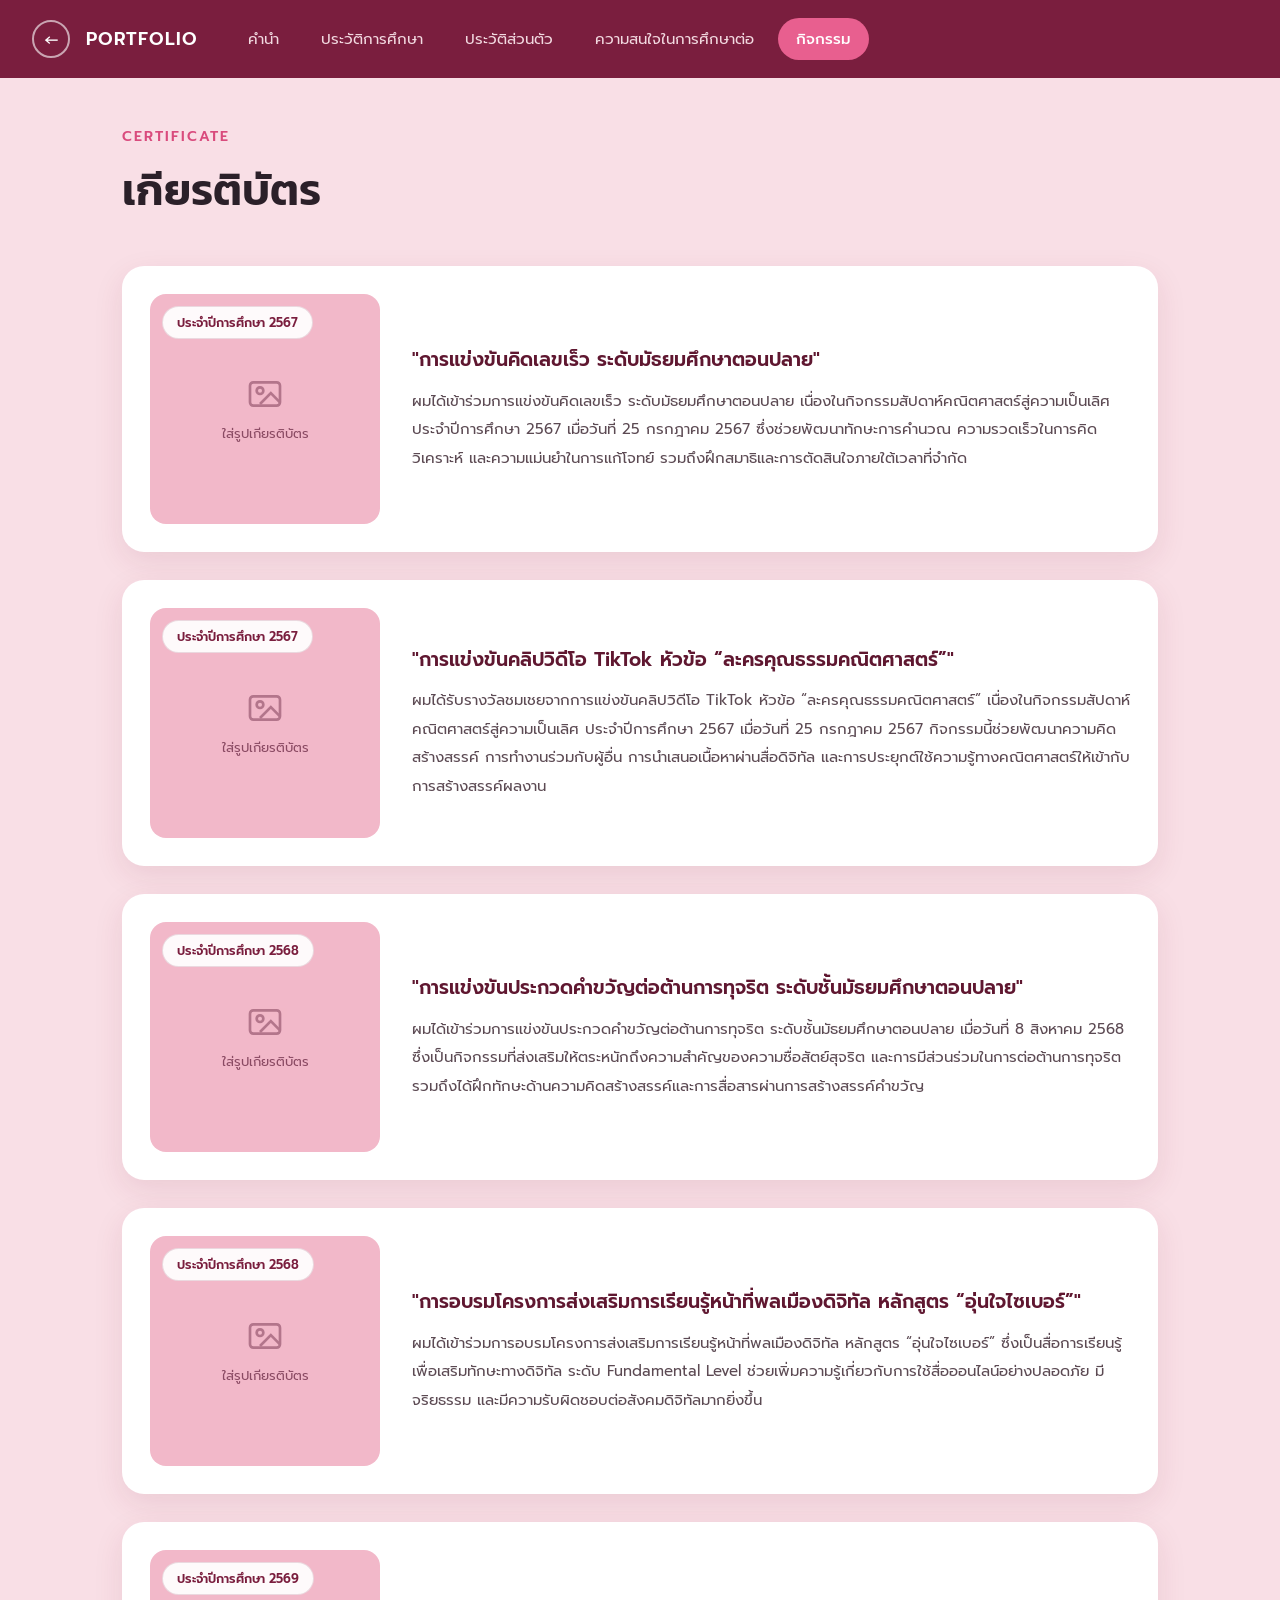
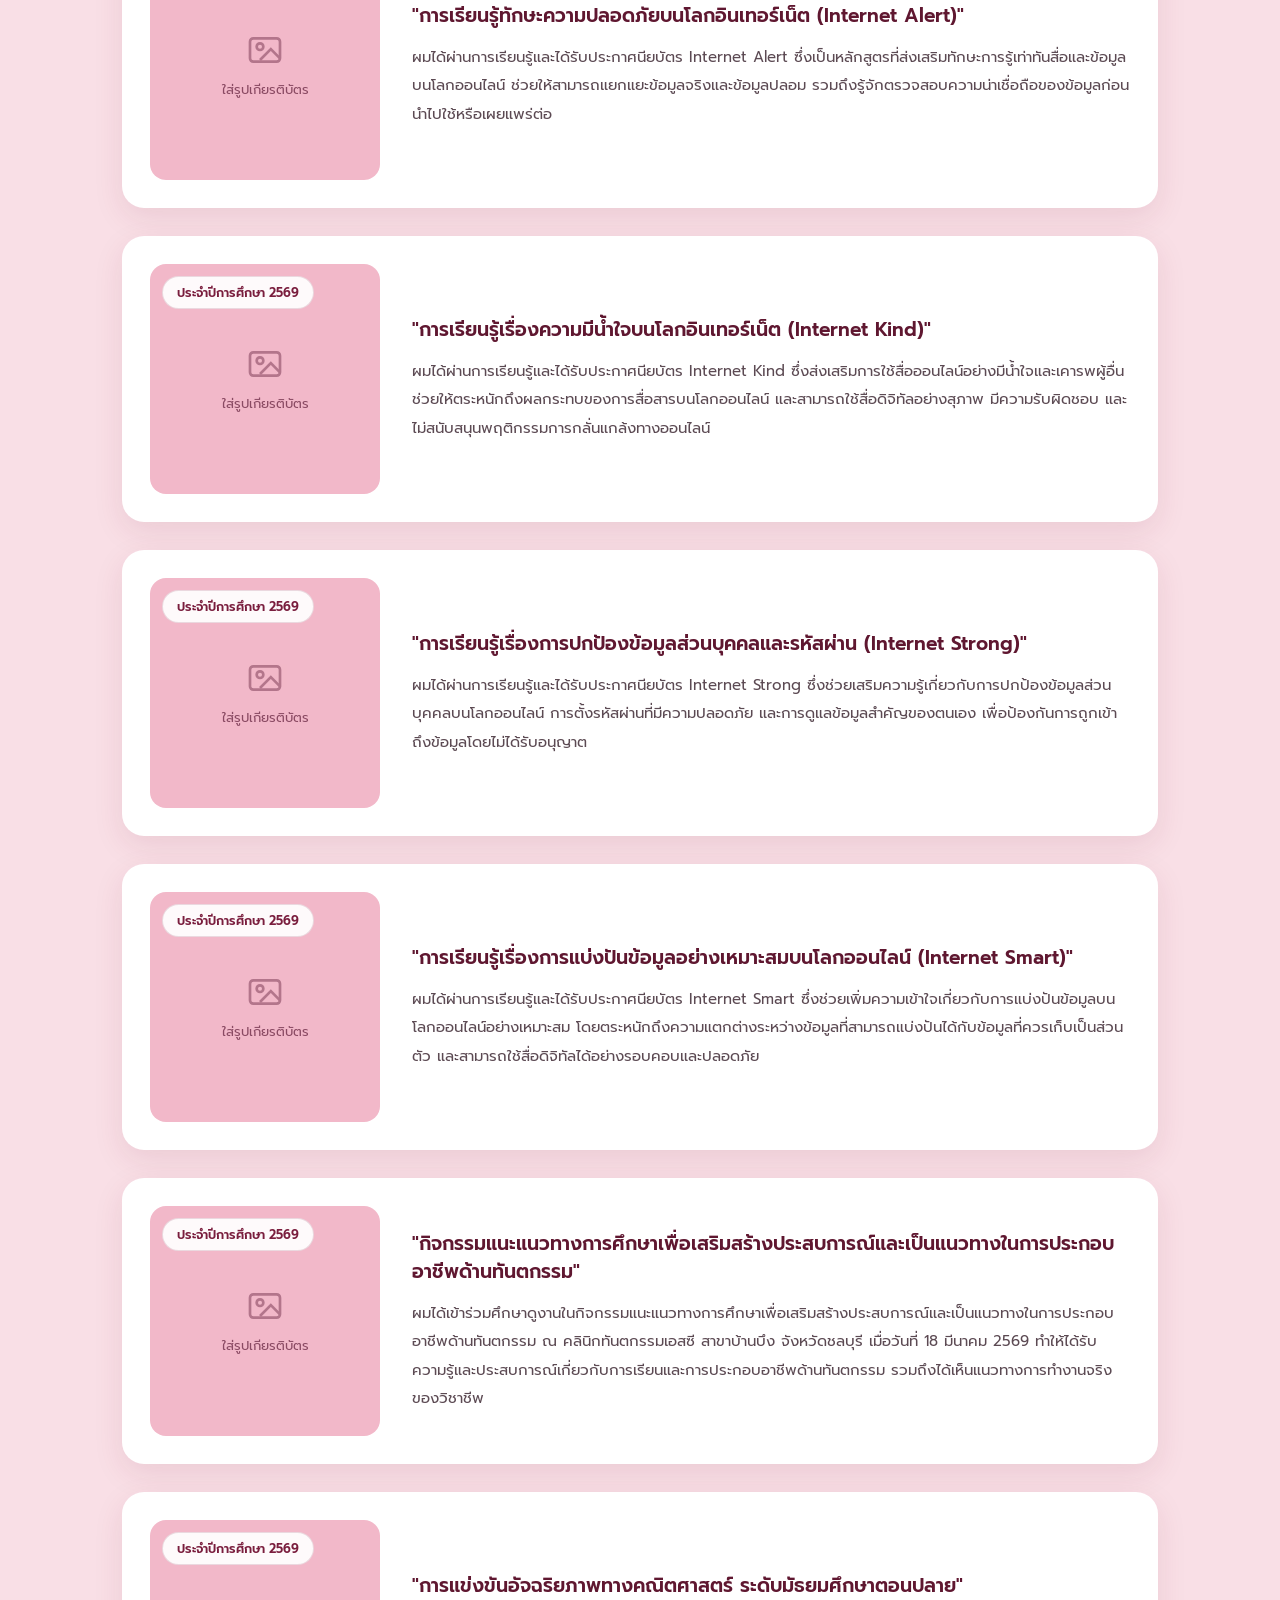
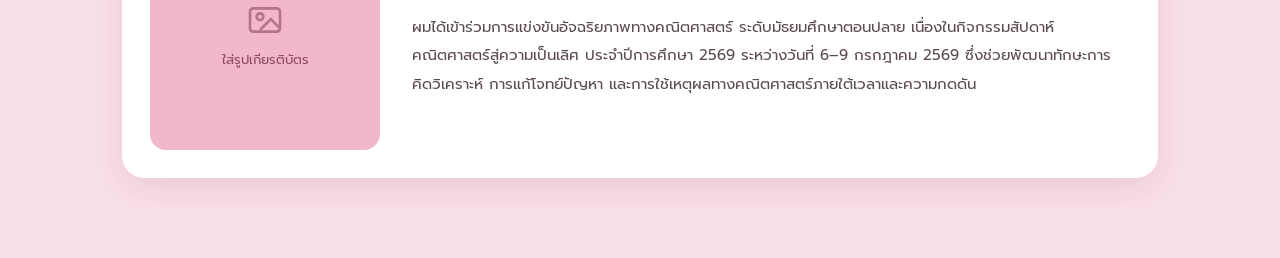
==== activity.html @ 35c3e732 "Create activity.html" ====
<!DOCTYPE html>
<html lang="th">
<head>
<meta charset="UTF-8">
<meta name="viewport" content="width=device-width, initial-scale=1.0">
<title>เกียรติบัตร | Portfolio</title>
<link rel="preconnect" href="https://fonts.googleapis.com">
<link href="https://fonts.googleapis.com/css2?family=Kanit:wght@300;400;500;600;700&family=Prompt:wght@300;400;500;600&display=swap" rel="stylesheet">
<style>
  :root{
    --maroon:#7a1e3e;
    --maroon-dark:#5f1730;
    --pink-bg:#f9dfe6;
    --pink-pill:#e85f8f;
    --pink-pill-dark:#d94b7d;
    --pink-photo:#f2b8c9;
    --ink:#2b2029;
    --ink-soft:#5c4a53;
    --card-bg:#ffffff;
    --card-shadow: 0 10px 30px rgba(122,30,62,0.10);
  }

  *{box-sizing:border-box;}
  html,body{margin:0;padding:0;}
  body{
    font-family:'Prompt','Kanit',sans-serif;
    background:var(--pink-bg);
    color:var(--ink);
    min-height:100vh;
  }

  /* ---------- Navbar ---------- */
  .navbar{
    background:var(--maroon);
    display:flex;
    align-items:center;
    gap:8px;
    padding:18px 32px;
    flex-wrap:wrap;
    position:sticky;
    top:0;
    z-index:50;
  }
  .nav-back{
    width:38px;height:38px;
    border:2px solid rgba(255,255,255,0.6);
    border-radius:50%;
    display:flex;align-items:center;justify-content:center;
    color:#fff;
    text-decoration:none;
    font-size:18px;
    margin-right:8px;
    flex-shrink:0;
  }
  .brand{
    color:#fff;
    font-weight:600;
    letter-spacing:1px;
    font-size:18px;
    margin-right:24px;
    white-space:nowrap;
  }
  .nav-links{
    display:flex;
    gap:6px;
    flex-wrap:wrap;
  }
  .nav-links a{
    color:#f2d9e0;
    text-decoration:none;
    font-size:15px;
    padding:10px 18px;
    border-radius:999px;
    white-space:nowrap;
    transition:background .2s ease, color .2s ease;
  }
  .nav-links a:hover{
    background:rgba(255,255,255,0.08);
    color:#fff;
  }
  .nav-links a.active{
    background:var(--pink-pill);
    color:#fff;
    font-weight:500;
  }

  /* ---------- Header ---------- */
  .page-head{
    max-width:1100px;
    margin:0 auto;
    padding:48px 32px 8px;
  }
  .eyebrow{
    color:var(--pink-pill-dark);
    font-weight:600;
    letter-spacing:2px;
    font-size:14px;
    margin:0 0 10px;
  }
  h1.title{
    font-family:'Kanit',sans-serif;
    font-size:44px;
    font-weight:600;
    margin:0 0 36px;
    color:var(--ink);
  }

  /* ---------- Cert list ---------- */
  .cert-list{
    max-width:1100px;
    margin:0 auto;
    padding:0 32px 80px;
    display:flex;
    flex-direction:column;
    gap:28px;
  }

  .cert-card{
    background:var(--card-bg);
    border-radius:22px;
    box-shadow:var(--card-shadow);
    padding:28px;
    display:grid;
    grid-template-columns:230px 1fr;
    gap:32px;
  }

  .cert-photo{
    position:relative;
    background:var(--pink-photo);
    border-radius:16px;
    min-height:230px;
    overflow:hidden;
    display:flex;
    align-items:center;
    justify-content:center;
  }
  .cert-photo img{
    width:100%;
    height:100%;
    object-fit:cover;
    display:block;
  }
  .cert-photo .placeholder{
    display:none;
    flex-direction:column;
    align-items:center;
    justify-content:center;
    gap:10px;
    color:#8a4a63;
    text-align:center;
    padding:16px;
  }
  .cert-photo.no-image .placeholder{ display:flex; }
  .cert-photo .placeholder svg{ opacity:.6; }
  .cert-photo .placeholder span{ font-size:13px; line-height:1.5; }

  .year-tag{
    position:absolute;
    top:12px;
    left:12px;
    background:rgba(255,255,255,0.92);
    color:var(--maroon);
    font-size:12.5px;
    font-weight:600;
    padding:6px 14px;
    border-radius:999px;
    border:1px solid rgba(122,30,62,0.15);
  }

  .cert-body{
    display:flex;
    flex-direction:column;
    justify-content:center;
  }
  .cert-title{
    font-size:19px;
    font-weight:600;
    color:var(--maroon-dark);
    margin:0 0 12px;
    line-height:1.5;
  }
  .cert-desc{
    font-size:15px;
    line-height:1.9;
    color:var(--ink-soft);
    margin:0;
  }

  /* ---------- Responsive ---------- */
  @media (max-width: 760px){
    .navbar{padding:14px 18px;}
    .brand{font-size:16px; margin-right:12px;}
    .nav-links a{padding:8px 12px; font-size:13.5px;}
    .page-head{padding:32px 18px 4px;}
    h1.title{font-size:32px;}
    .cert-list{padding:0 18px 60px; gap:20px;}
    .cert-card{
      grid-template-columns:1fr;
      padding:18px;
      gap:16px;
    }
    .cert-photo{min-height:190px;}
  }
</style>
</head>
<body>

  <nav class="navbar">
    <a href="intro.html" class="nav-back" aria-label="กลับ">&#8592;</a>
    <div class="brand">PORTFOLIO</div>
    <div class="nav-links">
      <a href="intro.html">คำนำ</a>
      <a href="education.html">ประวัติการศึกษา</a>
      <a href="profile.html">ประวัติส่วนตัว</a>
      <a href="interests.html">ความสนใจในการศึกษาต่อ</a>
      <a href="activity.html" class="active">กิจกรรม</a>
    </div>
  </nav>

  <header class="page-head">
    <p class="eyebrow">CERTIFICATE</p>
    <h1 class="title">เกียรติบัตร</h1>
  </header>

  <main class="cert-list">

    <!-- 1 -->
    <article class="cert-card">
      <div class="cert-photo no-image">
        <img src="images/cert-01.jpg" alt="เกียรติบัตรการแข่งขันคิดเลขเร็ว"
             onerror="this.style.display='none'">
        <div class="placeholder">
          <svg width="40" height="40" viewBox="0 0 24 24" fill="none" stroke="currentColor" stroke-width="1.6"><rect x="3" y="5" width="18" height="14" rx="2"/><circle cx="9" cy="10" r="2"/><path d="M21 17l-5.5-5.5L9 18"/></svg>
          <span>ใส่รูปเกียรติบัตร</span>
        </div>
        <span class="year-tag">ประจำปีการศึกษา 2567</span>
      </div>
      <div class="cert-body">
        <p class="cert-title">"การแข่งขันคิดเลขเร็ว ระดับมัธยมศึกษาตอนปลาย"</p>
        <p class="cert-desc">ผมได้เข้าร่วมการแข่งขันคิดเลขเร็ว ระดับมัธยมศึกษาตอนปลาย เนื่องในกิจกรรมสัปดาห์คณิตศาสตร์สู่ความเป็นเลิศ ประจำปีการศึกษา 2567 เมื่อวันที่ 25 กรกฎาคม 2567 ซึ่งช่วยพัฒนาทักษะการคำนวณ ความรวดเร็วในการคิดวิเคราะห์ และความแม่นยำในการแก้โจทย์ รวมถึงฝึกสมาธิและการตัดสินใจภายใต้เวลาที่จำกัด</p>
      </div>
    </article>

    <!-- 2 -->
    <article class="cert-card">
      <div class="cert-photo no-image">
        <img src="images/cert-02.jpg" alt="เกียรติบัตรการแข่งขันคลิปวิดีโอ TikTok"
             onerror="this.style.display='none'">
        <div class="placeholder">
          <svg width="40" height="40" viewBox="0 0 24 24" fill="none" stroke="currentColor" stroke-width="1.6"><rect x="3" y="5" width="18" height="14" rx="2"/><circle cx="9" cy="10" r="2"/><path d="M21 17l-5.5-5.5L9 18"/></svg>
          <span>ใส่รูปเกียรติบัตร</span>
        </div>
        <span class="year-tag">ประจำปีการศึกษา 2567</span>
      </div>
      <div class="cert-body">
        <p class="cert-title">"การแข่งขันคลิปวิดีโอ TikTok หัวข้อ “ละครคุณธรรมคณิตศาสตร์”"</p>
        <p class="cert-desc">ผมได้รับรางวัลชมเชยจากการแข่งขันคลิปวิดีโอ TikTok หัวข้อ “ละครคุณธรรมคณิตศาสตร์” เนื่องในกิจกรรมสัปดาห์คณิตศาสตร์สู่ความเป็นเลิศ ประจำปีการศึกษา 2567 เมื่อวันที่ 25 กรกฎาคม 2567 กิจกรรมนี้ช่วยพัฒนาความคิดสร้างสรรค์ การทำงานร่วมกับผู้อื่น การนำเสนอเนื้อหาผ่านสื่อดิจิทัล และการประยุกต์ใช้ความรู้ทางคณิตศาสตร์ให้เข้ากับการสร้างสรรค์ผลงาน</p>
      </div>
    </article>

    <!-- 3 -->
    <article class="cert-card">
      <div class="cert-photo no-image">
        <img src="images/cert-03.jpg" alt="เกียรติบัตรการประกวดคำขวัญต่อต้านการทุจริต"
             onerror="this.style.display='none'">
        <div class="placeholder">
          <svg width="40" height="40" viewBox="0 0 24 24" fill="none" stroke="currentColor" stroke-width="1.6"><rect x="3" y="5" width="18" height="14" rx="2"/><circle cx="9" cy="10" r="2"/><path d="M21 17l-5.5-5.5L9 18"/></svg>
          <span>ใส่รูปเกียรติบัตร</span>
        </div>
        <span class="year-tag">ประจำปีการศึกษา 2568</span>
      </div>
      <div class="cert-body">
        <p class="cert-title">"การแข่งขันประกวดคำขวัญต่อต้านการทุจริต ระดับชั้นมัธยมศึกษาตอนปลาย"</p>
        <p class="cert-desc">ผมได้เข้าร่วมการแข่งขันประกวดคำขวัญต่อต้านการทุจริต ระดับชั้นมัธยมศึกษาตอนปลาย เมื่อวันที่ 8 สิงหาคม 2568 ซึ่งเป็นกิจกรรมที่ส่งเสริมให้ตระหนักถึงความสำคัญของความซื่อสัตย์สุจริต และการมีส่วนร่วมในการต่อต้านการทุจริต รวมถึงได้ฝึกทักษะด้านความคิดสร้างสรรค์และการสื่อสารผ่านการสร้างสรรค์คำขวัญ</p>
      </div>
    </article>

    <!-- 4 -->
    <article class="cert-card">
      <div class="cert-photo no-image">
        <img src="images/cert-04.jpg" alt="เกียรติบัตรอุ่นใจไซเบอร์"
             onerror="this.style.display='none'">
        <div class="placeholder">
          <svg width="40" height="40" viewBox="0 0 24 24" fill="none" stroke="currentColor" stroke-width="1.6"><rect x="3" y="5" width="18" height="14" rx="2"/><circle cx="9" cy="10" r="2"/><path d="M21 17l-5.5-5.5L9 18"/></svg>
          <span>ใส่รูปเกียรติบัตร</span>
        </div>
        <span class="year-tag">ประจำปีการศึกษา 2568</span>
      </div>
      <div class="cert-body">
        <p class="cert-title">"การอบรมโครงการส่งเสริมการเรียนรู้หน้าที่พลเมืองดิจิทัล หลักสูตร “อุ่นใจไซเบอร์”"</p>
        <p class="cert-desc">ผมได้เข้าร่วมการอบรมโครงการส่งเสริมการเรียนรู้หน้าที่พลเมืองดิจิทัล หลักสูตร “อุ่นใจไซเบอร์” ซึ่งเป็นสื่อการเรียนรู้เพื่อเสริมทักษะทางดิจิทัล ระดับ Fundamental Level ช่วยเพิ่มความรู้เกี่ยวกับการใช้สื่อออนไลน์อย่างปลอดภัย มีจริยธรรม และมีความรับผิดชอบต่อสังคมดิจิทัลมากยิ่งขึ้น</p>
      </div>
    </article>

    <!-- 5 -->
    <article class="cert-card">
      <div class="cert-photo no-image">
        <img src="images/cert-05.jpg" alt="เกียรติบัตร Internet Alert"
             onerror="this.style.display='none'">
        <div class="placeholder">
          <svg width="40" height="40" viewBox="0 0 24 24" fill="none" stroke="currentColor" stroke-width="1.6"><rect x="3" y="5" width="18" height="14" rx="2"/><circle cx="9" cy="10" r="2"/><path d="M21 17l-5.5-5.5L9 18"/></svg>
          <span>ใส่รูปเกียรติบัตร</span>
        </div>
        <span class="year-tag">ประจำปีการศึกษา 2569</span>
      </div>
      <div class="cert-body">
        <p class="cert-title">"การเรียนรู้ทักษะความปลอดภัยบนโลกอินเทอร์เน็ต (Internet Alert)"</p>
        <p class="cert-desc">ผมได้ผ่านการเรียนรู้และได้รับประกาศนียบัตร Internet Alert ซึ่งเป็นหลักสูตรที่ส่งเสริมทักษะการรู้เท่าทันสื่อและข้อมูลบนโลกออนไลน์ ช่วยให้สามารถแยกแยะข้อมูลจริงและข้อมูลปลอม รวมถึงรู้จักตรวจสอบความน่าเชื่อถือของข้อมูลก่อนนำไปใช้หรือเผยแพร่ต่อ</p>
      </div>
    </article>

    <!-- 6 -->
    <article class="cert-card">
      <div class="cert-photo no-image">
        <img src="images/cert-06.jpg" alt="เกียรติบัตร Internet Kind"
             onerror="this.style.display='none'">
        <div class="placeholder">
          <svg width="40" height="40" viewBox="0 0 24 24" fill="none" stroke="currentColor" stroke-width="1.6"><rect x="3" y="5" width="18" height="14" rx="2"/><circle cx="9" cy="10" r="2"/><path d="M21 17l-5.5-5.5L9 18"/></svg>
          <span>ใส่รูปเกียรติบัตร</span>
        </div>
        <span class="year-tag">ประจำปีการศึกษา 2569</span>
      </div>
      <div class="cert-body">
        <p class="cert-title">"การเรียนรู้เรื่องความมีน้ำใจบนโลกอินเทอร์เน็ต (Internet Kind)"</p>
        <p class="cert-desc">ผมได้ผ่านการเรียนรู้และได้รับประกาศนียบัตร Internet Kind ซึ่งส่งเสริมการใช้สื่อออนไลน์อย่างมีน้ำใจและเคารพผู้อื่น ช่วยให้ตระหนักถึงผลกระทบของการสื่อสารบนโลกออนไลน์ และสามารถใช้สื่อดิจิทัลอย่างสุภาพ มีความรับผิดชอบ และไม่สนับสนุนพฤติกรรมการกลั่นแกล้งทางออนไลน์</p>
      </div>
    </article>

    <!-- 7 -->
    <article class="cert-card">
      <div class="cert-photo no-image">
        <img src="images/cert-07.jpg" alt="เกียรติบัตร Internet Strong"
             onerror="this.style.display='none'">
        <div class="placeholder">
          <svg width="40" height="40" viewBox="0 0 24 24" fill="none" stroke="currentColor" stroke-width="1.6"><rect x="3" y="5" width="18" height="14" rx="2"/><circle cx="9" cy="10" r="2"/><path d="M21 17l-5.5-5.5L9 18"/></svg>
          <span>ใส่รูปเกียรติบัตร</span>
        </div>
        <span class="year-tag">ประจำปีการศึกษา 2569</span>
      </div>
      <div class="cert-body">
        <p class="cert-title">"การเรียนรู้เรื่องการปกป้องข้อมูลส่วนบุคคลและรหัสผ่าน (Internet Strong)"</p>
        <p class="cert-desc">ผมได้ผ่านการเรียนรู้และได้รับประกาศนียบัตร Internet Strong ซึ่งช่วยเสริมความรู้เกี่ยวกับการปกป้องข้อมูลส่วนบุคคลบนโลกออนไลน์ การตั้งรหัสผ่านที่มีความปลอดภัย และการดูแลข้อมูลสำคัญของตนเอง เพื่อป้องกันการถูกเข้าถึงข้อมูลโดยไม่ได้รับอนุญาต</p>
      </div>
    </article>

    <!-- 8 -->
    <article class="cert-card">
      <div class="cert-photo no-image">
        <img src="images/cert-08.jpg" alt="เกียรติบัตร Internet Smart"
             onerror="this.style.display='none'">
        <div class="placeholder">
          <svg width="40" height="40" viewBox="0 0 24 24" fill="none" stroke="currentColor" stroke-width="1.6"><rect x="3" y="5" width="18" height="14" rx="2"/><circle cx="9" cy="10" r="2"/><path d="M21 17l-5.5-5.5L9 18"/></svg>
          <span>ใส่รูปเกียรติบัตร</span>
        </div>
        <span class="year-tag">ประจำปีการศึกษา 2569</span>
      </div>
      <div class="cert-body">
        <p class="cert-title">"การเรียนรู้เรื่องการแบ่งปันข้อมูลอย่างเหมาะสมบนโลกออนไลน์ (Internet Smart)"</p>
        <p class="cert-desc">ผมได้ผ่านการเรียนรู้และได้รับประกาศนียบัตร Internet Smart ซึ่งช่วยเพิ่มความเข้าใจเกี่ยวกับการแบ่งปันข้อมูลบนโลกออนไลน์อย่างเหมาะสม โดยตระหนักถึงความแตกต่างระหว่างข้อมูลที่สามารถแบ่งปันได้กับข้อมูลที่ควรเก็บเป็นส่วนตัว และสามารถใช้สื่อดิจิทัลได้อย่างรอบคอบและปลอดภัย</p>
      </div>
    </article>

    <!-- 9 -->
    <article class="cert-card">
      <div class="cert-photo no-image">
        <img src="images/cert-09.jpg" alt="เกียรติบัตรกิจกรรมแนะแนวทันตกรรม"
             onerror="this.style.display='none'">
        <div class="placeholder">
          <svg width="40" height="40" viewBox="0 0 24 24" fill="none" stroke="currentColor" stroke-width="1.6"><rect x="3" y="5" width="18" height="14" rx="2"/><circle cx="9" cy="10" r="2"/><path d="M21 17l-5.5-5.5L9 18"/></svg>
          <span>ใส่รูปเกียรติบัตร</span>
        </div>
        <span class="year-tag">ประจำปีการศึกษา 2569</span>
      </div>
      <div class="cert-body">
        <p class="cert-title">"กิจกรรมแนะแนวทางการศึกษาเพื่อเสริมสร้างประสบการณ์และเป็นแนวทางในการประกอบอาชีพด้านทันตกรรม"</p>
        <p class="cert-desc">ผมได้เข้าร่วมศึกษาดูงานในกิจกรรมแนะแนวทางการศึกษาเพื่อเสริมสร้างประสบการณ์และเป็นแนวทางในการประกอบอาชีพด้านทันตกรรม ณ คลินิกทันตกรรมเอสซี สาขาบ้านบึง จังหวัดชลบุรี เมื่อวันที่ 18 มีนาคม 2569 ทำให้ได้รับความรู้และประสบการณ์เกี่ยวกับการเรียนและการประกอบอาชีพด้านทันตกรรม รวมถึงได้เห็นแนวทางการทำงานจริงของวิชาชีพ</p>
      </div>
    </article>

    <!-- 10 -->
    <article class="cert-card">
      <div class="cert-photo no-image">
        <img src="images/cert-10.jpg" alt="เกียรติบัตรการแข่งขันอัจฉริยภาพทางคณิตศาสตร์"
             onerror="this.style.display='none'">
        <div class="placeholder">
          <svg width="40" height="40" viewBox="0 0 24 24" fill="none" stroke="currentColor" stroke-width="1.6"><rect x="3" y="5" width="18" height="14" rx="2"/><circle cx="9" cy="10" r="2"/><path d="M21 17l-5.5-5.5L9 18"/></svg>
          <span>ใส่รูปเกียรติบัตร</span>
        </div>
        <span class="year-tag">ประจำปีการศึกษา 2569</span>
      </div>
      <div class="cert-body">
        <p class="cert-title">"การแข่งขันอัจฉริยภาพทางคณิตศาสตร์ ระดับมัธยมศึกษาตอนปลาย"</p>
        <p class="cert-desc">ผมได้เข้าร่วมการแข่งขันอัจฉริยภาพทางคณิตศาสตร์ ระดับมัธยมศึกษาตอนปลาย เนื่องในกิจกรรมสัปดาห์คณิตศาสตร์สู่ความเป็นเลิศ ประจำปีการศึกษา 2569 ระหว่างวันที่ 6–9 กรกฎาคม 2569 ซึ่งช่วยพัฒนาทักษะการคิดวิเคราะห์ การแก้โจทย์ปัญหา และการใช้เหตุผลทางคณิตศาสตร์ภายใต้เวลาและความกดดัน</p>
      </div>
    </article>

  </main>

</body>
</html>
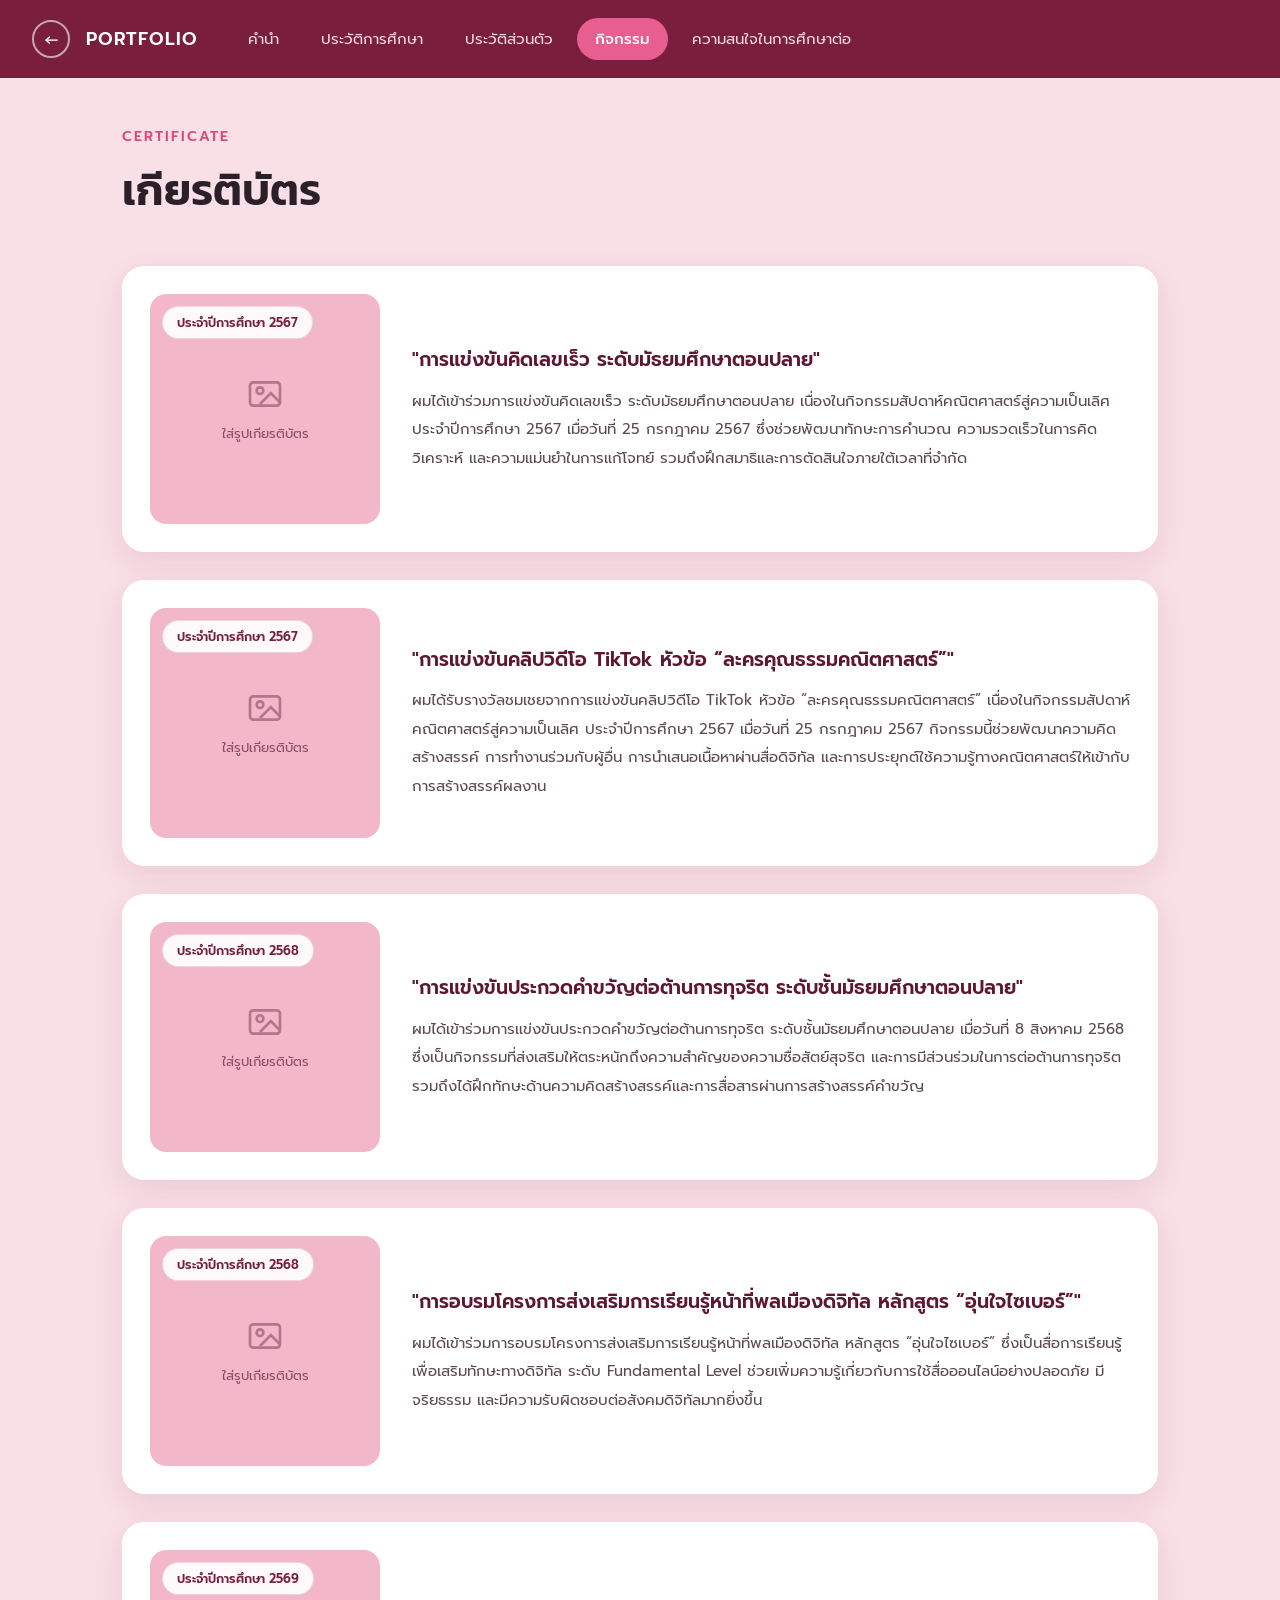
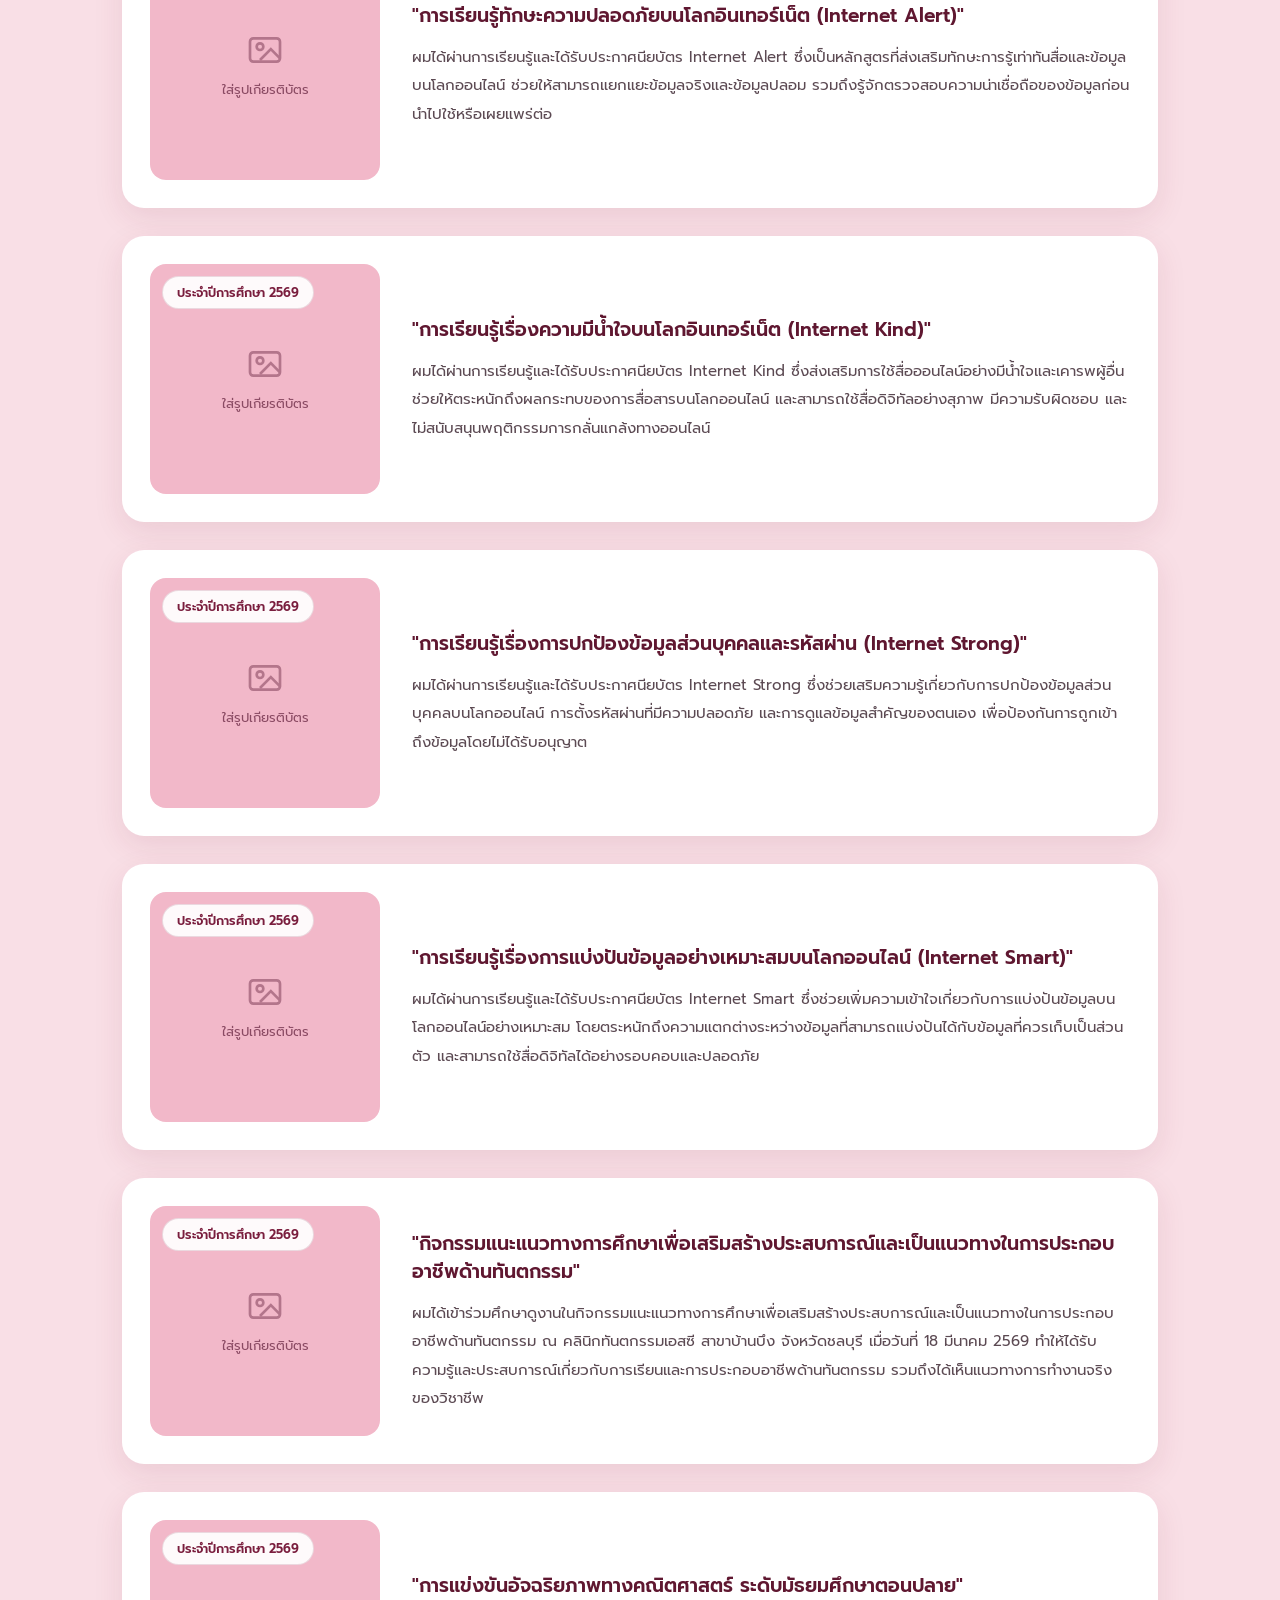
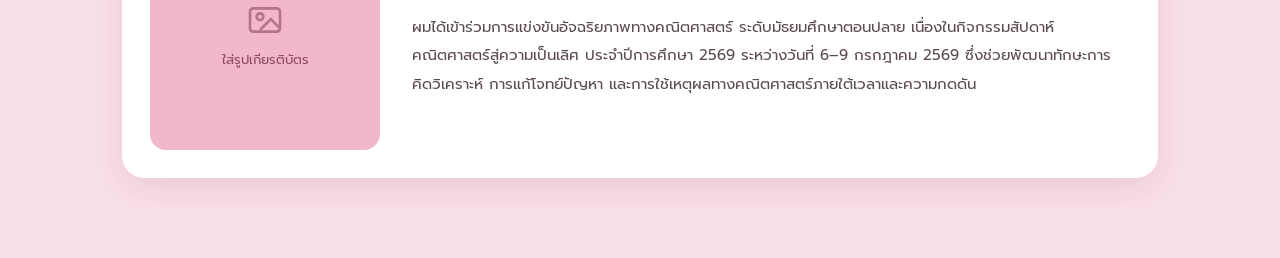
==== commit 419a8a44: "Update activity.html" ====
--- a/activity.html
+++ b/activity.html
@@ -213,9 +213,9 @@
       <a href="intro.html">คำนำ</a>
       <a href="education.html">ประวัติการศึกษา</a>
       <a href="profile.html">ประวัติส่วนตัว</a>
+        <a href="activity.html" class="active">กิจกรรม</a>
       <a href="interests.html">ความสนใจในการศึกษาต่อ</a>
-      <a href="activity.html" class="active">กิจกรรม</a>
-    </div>
+          </div>
   </nav>
 
   <header class="page-head">
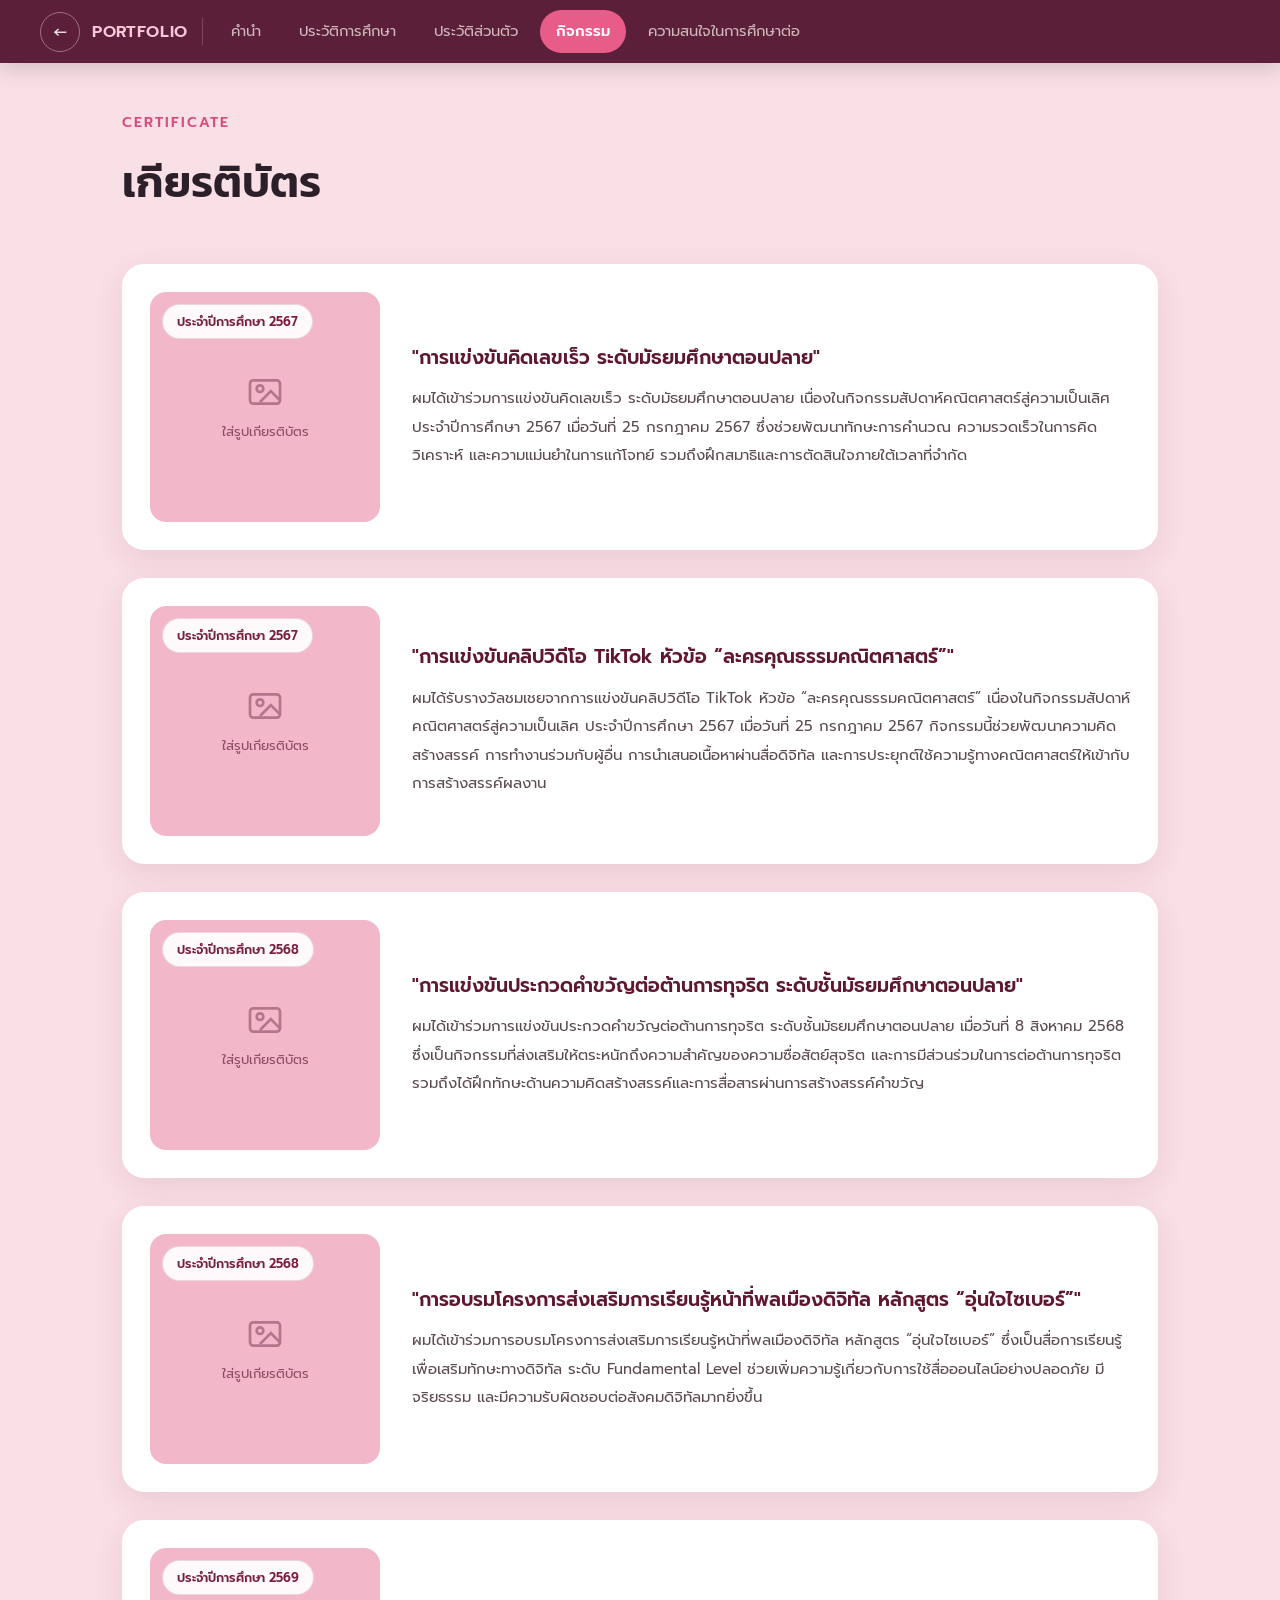
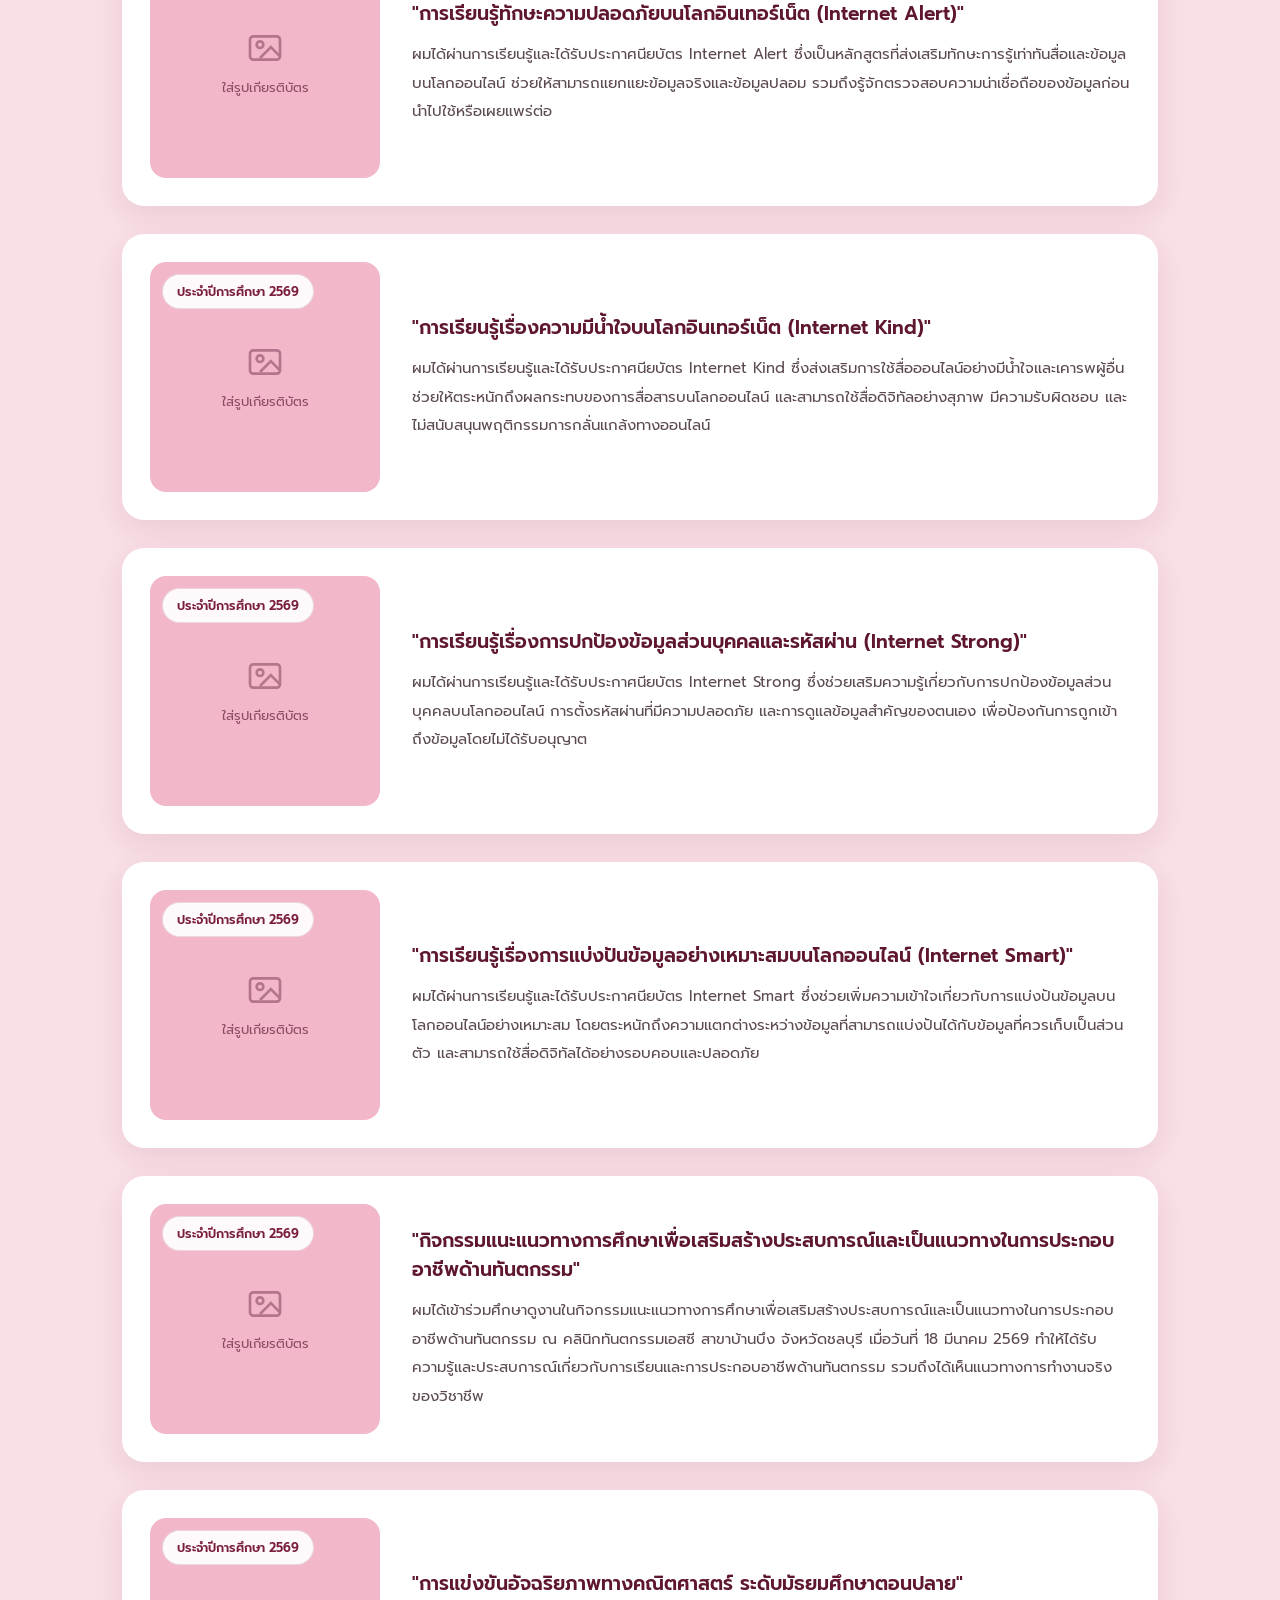
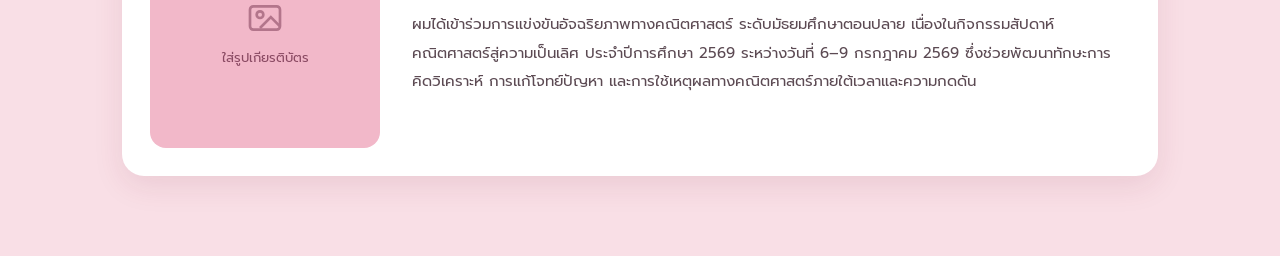
==== commit b98c2751: "Update activity.html" ====
--- a/activity.html
+++ b/activity.html
@@ -3,9 +3,10 @@
 <head>
 <meta charset="UTF-8">
 <meta name="viewport" content="width=device-width, initial-scale=1.0">
-<title>เกียรติบัตร | Portfolio</title>
+<title>เกียรติบัตร | Portfolio เอกครินทร์ หงษ์วิเศษ</title>
 <link rel="preconnect" href="https://fonts.googleapis.com">
 <link href="https://fonts.googleapis.com/css2?family=Kanit:wght@300;400;500;600;700&family=Prompt:wght@300;400;500;600&display=swap" rel="stylesheet">
+<link rel="stylesheet" href="styles.css">
 <style>
   :root{
     --maroon:#7a1e3e;
@@ -29,61 +30,6 @@
     min-height:100vh;
   }
 
-  /* ---------- Navbar ---------- */
-  .navbar{
-    background:var(--maroon);
-    display:flex;
-    align-items:center;
-    gap:8px;
-    padding:18px 32px;
-    flex-wrap:wrap;
-    position:sticky;
-    top:0;
-    z-index:50;
-  }
-  .nav-back{
-    width:38px;height:38px;
-    border:2px solid rgba(255,255,255,0.6);
-    border-radius:50%;
-    display:flex;align-items:center;justify-content:center;
-    color:#fff;
-    text-decoration:none;
-    font-size:18px;
-    margin-right:8px;
-    flex-shrink:0;
-  }
-  .brand{
-    color:#fff;
-    font-weight:600;
-    letter-spacing:1px;
-    font-size:18px;
-    margin-right:24px;
-    white-space:nowrap;
-  }
-  .nav-links{
-    display:flex;
-    gap:6px;
-    flex-wrap:wrap;
-  }
-  .nav-links a{
-    color:#f2d9e0;
-    text-decoration:none;
-    font-size:15px;
-    padding:10px 18px;
-    border-radius:999px;
-    white-space:nowrap;
-    transition:background .2s ease, color .2s ease;
-  }
-  .nav-links a:hover{
-    background:rgba(255,255,255,0.08);
-    color:#fff;
-  }
-  .nav-links a.active{
-    background:var(--pink-pill);
-    color:#fff;
-    font-weight:500;
-  }
-
   /* ---------- Header ---------- */
   .page-head{
     max-width:1100px;
@@ -189,9 +135,6 @@
 
   /* ---------- Responsive ---------- */
   @media (max-width: 760px){
-    .navbar{padding:14px 18px;}
-    .brand{font-size:16px; margin-right:12px;}
-    .nav-links a{padding:8px 12px; font-size:13.5px;}
     .page-head{padding:32px 18px 4px;}
     h1.title{font-size:32px;}
     .cert-list{padding:0 18px 60px; gap:20px;}
@@ -206,17 +149,17 @@
 </head>
 <body>
 
-  <nav class="navbar">
-    <a href="intro.html" class="nav-back" aria-label="กลับ">&#8592;</a>
-    <div class="brand">PORTFOLIO</div>
-    <div class="nav-links">
-      <a href="intro.html">คำนำ</a>
-      <a href="education.html">ประวัติการศึกษา</a>
-      <a href="profile.html">ประวัติส่วนตัว</a>
-        <a href="activity.html" class="active">กิจกรรม</a>
-      <a href="interests.html">ความสนใจในการศึกษาต่อ</a>
-          </div>
-  </nav>
+<nav class="topnav">
+    <div class="topnav-inner">
+        <a href="index.html" class="nav-back" aria-label="กลับหน้าแรก">&#8592;</a>
+        <span class="nav-brand">PORTFOLIO</span>
+        <a href="intro.html" class="nav-tab">คำนำ</a>
+        <a href="education.html" class="nav-tab">ประวัติการศึกษา</a>
+        <a href="profile.html" class="nav-tab">ประวัติส่วนตัว</a>
+        <span class="nav-tab is-active">กิจกรรม</span>
+        <a href="interests.html" class="nav-tab">ความสนใจในการศึกษาต่อ</a>
+    </div>
+</nav>
 
   <header class="page-head">
     <p class="eyebrow">CERTIFICATE</p>
@@ -399,4 +342,3 @@
 
 </body>
 </html>
-
--- a/styles.css
+++ b/styles.css
@@ -0,0 +1,619 @@
+@import url('https://fonts.googleapis.com/css2?family=Prompt:wght@400;500;600;700&family=Sarabun:wght@300;400;500;600;700&display=swap');
+
+:root{
+    --bg-cream:#FFF0F5;
+    --coral:#E85C8A;
+    --coral-soft:#F9C9DA;
+    --plum:#5C1F3A;
+    --plum-soft:#8C5468;
+    --gold:#F0A8C4;
+    --paper:#FFFFFF;
+    --line:#F3D6E2;
+    --radius-lg:28px;
+    --radius-md:18px;
+    --radius-sm:10px;
+    --shadow:0 18px 40px rgba(140,60,90,0.12);
+}
+
+*{margin:0;padding:0;box-sizing:border-box;}
+
+html{scroll-behavior:smooth;}
+
+body{
+    font-family:'Sarabun',sans-serif;
+    background:var(--bg-cream);
+    color:var(--plum);
+    line-height:1.7;
+    min-height:100vh;
+}
+
+h1,h2,h3,.display{
+    font-family:'Prompt',sans-serif;
+}
+
+a{color:inherit;text-decoration:none;}
+
+img{display:block;max-width:100%;}
+
+.wrap{
+    width:92%;
+    max-width:1100px;
+    margin:0 auto;
+}
+
+/* ---------- Nav bar (content pages) ---------- */
+.topnav{
+    background:var(--plum);
+    color:#F6EDE7;
+    position:sticky;
+    top:0;
+    z-index:50;
+    box-shadow:0 6px 20px rgba(0,0,0,0.15);
+}
+
+.topnav-inner{
+    width:94%;
+    max-width:1200px;
+    margin:0 auto;
+    display:flex;
+    align-items:center;
+    gap:6px;
+    overflow-x:auto;
+    scrollbar-width:none;
+    padding:10px 0;
+}
+
+.topnav-inner::-webkit-scrollbar{display:none;}
+
+.nav-back{
+    flex:0 0 auto;
+    width:40px;
+    height:40px;
+    border-radius:50%;
+    border:1.5px solid rgba(246,237,231,0.4);
+    display:flex;
+    align-items:center;
+    justify-content:center;
+    font-size:1.1rem;
+    transition:.25s;
+}
+
+.nav-back:hover{
+    background:rgba(246,237,231,0.12);
+    border-color:var(--coral-soft);
+}
+
+.nav-brand{
+    flex:0 0 auto;
+    font-family:'Prompt',sans-serif;
+    font-weight:600;
+    letter-spacing:.04em;
+    font-size:1.02rem;
+    padding:0 14px 0 6px;
+    color:var(--coral-soft);
+    border-right:1px solid rgba(246,237,231,0.2);
+    margin-right:6px;
+}
+
+.nav-tab{
+    flex:0 0 auto;
+    padding:9px 16px;
+    border-radius:999px;
+    font-size:.92rem;
+    white-space:nowrap;
+    color:rgba(246,237,231,0.75);
+    transition:.25s;
+}
+
+.nav-tab:hover{
+    color:#fff;
+    background:rgba(246,237,231,0.10);
+}
+
+.nav-tab.is-active{
+    background:var(--coral);
+    color:#fff;
+    font-weight:600;
+    cursor:default;
+    pointer-events:none;
+}
+
+/* ---------- Framed content box ---------- */
+.frame{
+    background:var(--paper);
+    border:1px solid var(--line);
+    border-radius:var(--radius-lg);
+    box-shadow:var(--shadow);
+    padding:44px;
+}
+
+@media(max-width:640px){
+    .frame{padding:26px 22px;}
+}
+
+/* ---------- Cover page v2 (banner + photo + curved nameplate) ---------- */
+.wrap.home{width:100%;max-width:none;padding:0;}
+
+.cover2{
+    min-height:100vh;
+    display:flex;
+    flex-direction:column;
+    background:var(--bg-cream);
+}
+
+.cover2-topbar{
+    background:var(--plum);
+    color:#fff;
+    display:flex;
+    align-items:center;
+    justify-content:space-between;
+    gap:20px;
+    padding:26px 6vw;
+}
+
+.cover2-topbar-text p{
+    font-size:.98rem;
+    opacity:.95;
+    margin-bottom:2px;
+}
+
+.cover2-topbar-text p:first-child{
+    font-weight:700;
+    font-size:1.15rem;
+    font-family:'Prompt',sans-serif;
+    margin-bottom:6px;
+}
+
+.cover2-emblem{
+    flex:0 0 auto;
+    width:64px;
+    height:64px;
+    border-radius:50%;
+    background:#fff;
+    color:var(--plum);
+    display:flex;
+    align-items:center;
+    justify-content:center;
+    font-family:'Prompt',sans-serif;
+    font-weight:700;
+    font-size:1.6rem;
+}
+
+.cover2-photo-row{
+    position:relative;
+    flex:1;
+    display:flex;
+}
+
+.cover2-photo{
+    flex:1;
+    min-height:52vh;
+    overflow:hidden;
+}
+
+.cover2-photo img{
+    width:100%;
+    height:100%;
+    object-fit:cover;
+}
+
+.cover2-vertical{
+    flex:0 0 64px;
+    background:var(--coral);
+    display:flex;
+    flex-direction:column;
+    align-items:center;
+    justify-content:center;
+    gap:14px;
+    padding:20px 0;
+}
+
+.cover2-vertical .v-title{
+    writing-mode:vertical-rl;
+    transform:rotate(180deg);
+    font-family:'Prompt',sans-serif;
+    font-weight:700;
+    font-size:1.6rem;
+    letter-spacing:.08em;
+    color:#fff;
+}
+
+.cover2-vertical .v-label{
+    writing-mode:vertical-rl;
+    transform:rotate(180deg);
+    font-size:.82rem;
+    color:#FFE3EE;
+    letter-spacing:.05em;
+}
+
+.cover2-nameplate{
+    background:var(--coral);
+    color:#fff;
+    padding:24px 6vw;
+    border-radius:0 40px 0 0;
+    width:fit-content;
+    max-width:90%;
+    margin-top:-1px;
+}
+
+.cover2-nameplate h2{
+    font-size:clamp(1.5rem,4vw,2.2rem);
+}
+
+.cover2-nameplate p{
+    margin-top:4px;
+    opacity:.92;
+}
+
+.cover2-footerbar{
+    background:var(--plum);
+    color:#fff;
+    display:flex;
+    align-items:center;
+    justify-content:space-between;
+    flex-wrap:wrap;
+    gap:14px;
+    padding:20px 6vw;
+}
+
+.cover2-icons{
+    display:flex;
+    gap:18px;
+    font-size:1.4rem;
+}
+
+.cover2-footerbar .next-link{
+    color:#fff;
+    margin-top:0;
+}
+.cover2-footerbar .next-link:hover{border-bottom-color:#fff;}
+
+@media(max-width:640px){
+    .cover2-topbar{flex-direction:column;align-items:flex-start;}
+    .cover2-photo{min-height:40vh;}
+    .cover2-vertical{flex-basis:48px;}
+    .cover2-vertical .v-title{font-size:1.1rem;}
+    .cover2-footerbar{flex-direction:column;align-items:flex-start;}
+}
+
+/* ---------- Page header ---------- */
+.page-hero{
+    padding:48px 0 8px;
+}
+
+.page-hero .kicker{
+    color:var(--coral);
+    font-weight:600;
+    font-size:.95rem;
+}
+
+.page-hero h2{
+    font-size:2rem;
+    margin-top:6px;
+    color:var(--plum);
+}
+
+.section{
+    padding:36px 0;
+}
+
+/* ---------- Intro (คำนำ) page ---------- */
+.intro-frame{
+    display:flex;
+    gap:36px;
+    align-items:flex-start;
+}
+
+.intro-photo{
+    flex:0 0 200px;
+    border-radius:var(--radius-md);
+    overflow:hidden;
+    box-shadow:var(--shadow);
+}
+
+.intro-photo img{
+    width:100%;
+    aspect-ratio:4/5;
+    object-fit:cover;
+}
+
+.intro-body{flex:1;}
+
+.intro-body .tagline{
+    color:var(--coral);
+    font-weight:600;
+    letter-spacing:.02em;
+}
+
+.intro-body h3{
+    font-size:1.5rem;
+    margin:8px 0 18px;
+}
+
+.intro-body p{
+    margin-bottom:14px;
+    color:var(--plum-soft);
+}
+
+.intro-signoff{
+    margin-top:26px;
+    text-align:right;
+}
+
+.intro-signoff .label{
+    font-size:.92rem;
+    color:var(--plum-soft);
+}
+
+.intro-signoff .name{
+    font-family:'Prompt',sans-serif;
+    font-weight:600;
+    font-size:1.15rem;
+    color:var(--plum);
+}
+
+@media(max-width:640px){
+    .intro-frame{flex-direction:column;align-items:center;text-align:center;}
+    .intro-photo{width:180px;}
+    .intro-signoff{text-align:center;}
+}
+
+/* ---------- Education timeline ---------- */
+.timeline{
+    position:relative;
+    padding-left:40px;
+}
+
+.timeline::before{
+    content:"";
+    position:absolute;
+    left:14px;
+    top:6px;
+    bottom:6px;
+    width:2px;
+    background:var(--line);
+}
+
+.tl-item{
+    position:relative;
+    padding-bottom:40px;
+}
+
+.tl-item:last-child{padding-bottom:0;}
+
+.tl-dot{
+    position:absolute;
+    left:-40px;
+    top:2px;
+    width:30px;
+    height:30px;
+    border-radius:50%;
+    background:var(--coral);
+    color:#fff;
+    display:flex;
+    align-items:center;
+    justify-content:center;
+    font-size:.85rem;
+    font-weight:700;
+    font-family:'Prompt',sans-serif;
+    box-shadow:0 0 0 5px var(--bg-cream);
+}
+
+.tl-card{
+    background:var(--paper);
+    border:1px solid var(--line);
+    border-radius:var(--radius-md);
+    padding:22px 24px;
+    display:flex;
+    align-items:center;
+    gap:20px;
+    box-shadow:var(--shadow);
+}
+
+.tl-photo{
+    flex:0 0 auto;
+    width:78px;
+    height:78px;
+    border-radius:50%;
+    overflow:hidden;
+    background:var(--coral-soft);
+}
+
+.tl-photo img{width:100%;height:100%;object-fit:cover;}
+
+.tl-level{
+    font-size:.88rem;
+    color:var(--coral);
+    font-weight:600;
+}
+
+.tl-school{
+    font-size:1.1rem;
+    font-weight:600;
+    margin-top:2px;
+}
+
+@media(max-width:520px){
+    .tl-card{flex-direction:column;align-items:flex-start;gap:12px;}
+}
+
+/* ---------- University interest cards ---------- */
+.uni-list{
+    display:flex;
+    flex-direction:column;
+    gap:26px;
+}
+
+.uni-card{
+    background:var(--paper);
+    border:1px solid var(--line);
+    border-radius:var(--radius-md);
+    box-shadow:var(--shadow);
+    padding:28px;
+    display:flex;
+    gap:26px;
+}
+
+.uni-photo{
+    flex:0 0 150px;
+    border-radius:var(--radius-sm);
+    overflow:hidden;
+    background:var(--coral-soft);
+}
+
+.uni-photo img{
+    width:100%;
+    height:100%;
+    object-fit:cover;
+    aspect-ratio:1/1;
+}
+
+.uni-body{flex:1;}
+
+.uni-rank{
+    font-size:.85rem;
+    color:var(--coral);
+    font-weight:600;
+    margin-bottom:4px;
+}
+
+.uni-faculty{
+    font-size:1.15rem;
+    font-weight:600;
+}
+
+.uni-name{
+    color:var(--plum-soft);
+    margin-bottom:12px;
+}
+
+.uni-body p{color:var(--plum-soft);}
+
+@media(max-width:640px){
+    .uni-card{flex-direction:column;}
+    .uni-photo{width:100%;aspect-ratio:16/9;}
+    .uni-photo img{aspect-ratio:16/9;}
+}
+
+/* ---------- Footer ---------- */
+footer{
+    text-align:center;
+    padding:36px 20px 46px;
+    color:var(--plum-soft);
+    font-size:.88rem;
+}
+
+/* ---------- Profile v2 (photo panel + pill headers) ---------- */
+.profile-hero{
+    display:flex;
+    border-radius:var(--radius-lg);
+    overflow:hidden;
+    box-shadow:var(--shadow);
+}
+
+.side-panel{
+    flex:0 0 36%;
+    background:var(--plum);
+    color:#F1E7E2;
+    padding:36px 30px;
+}
+
+.side-photo{
+    border-radius:var(--radius-md);
+    overflow:hidden;
+    margin-bottom:28px;
+}
+
+.side-photo img{
+    width:100%;
+    aspect-ratio:4/5;
+    object-fit:cover;
+}
+
+.pill-header{
+    display:inline-block;
+    background:var(--coral);
+    color:#fff;
+    font-weight:600;
+    padding:9px 22px;
+    border-radius:999px;
+    font-size:.95rem;
+    margin-bottom:14px;
+}
+
+.side-list{
+    list-style:none;
+    margin-bottom:30px;
+}
+
+.side-list li{
+    padding:5px 0 5px 18px;
+    position:relative;
+    color:#E9DCD6;
+}
+
+.side-list li::before{
+    content:"•";
+    position:absolute;
+    left:0;
+    color:var(--coral-soft);
+}
+
+.program-grid{
+    display:grid;
+    grid-template-columns:1fr 1fr;
+    gap:12px 10px;
+}
+
+.program-item{
+    display:flex;
+    align-items:center;
+    gap:8px;
+    font-size:.9rem;
+    color:#F1E7E2;
+}
+
+.program-item img{
+    width:20px;
+    height:20px;
+    flex:0 0 auto;
+}
+
+.main-panel{
+    flex:1;
+    background:var(--paper);
+    padding:40px 40px;
+}
+
+.main-panel .kicker-small{
+    color:var(--coral);
+    font-weight:600;
+    font-size:.9rem;
+}
+
+.main-panel h2{
+    font-size:2rem;
+    margin:4px 0 24px;
+    padding-bottom:16px;
+    border-bottom:2px solid var(--line);
+}
+
+.info-list{
+    list-style:none;
+    margin-bottom:32px;
+}
+
+.info-list li{
+    padding:6px 0;
+    border-bottom:1px dashed var(--line);
+}
+
+.info-list li:last-child{border-bottom:none;}
+
+.info-list .k{color:var(--plum-soft);margin-right:6px;}
+.info-list .v{font-weight:500;}
+
+@media(max-width:760px){
+    .profile-hero{flex-direction:column;}
+    .side-panel{flex:none;}
+}
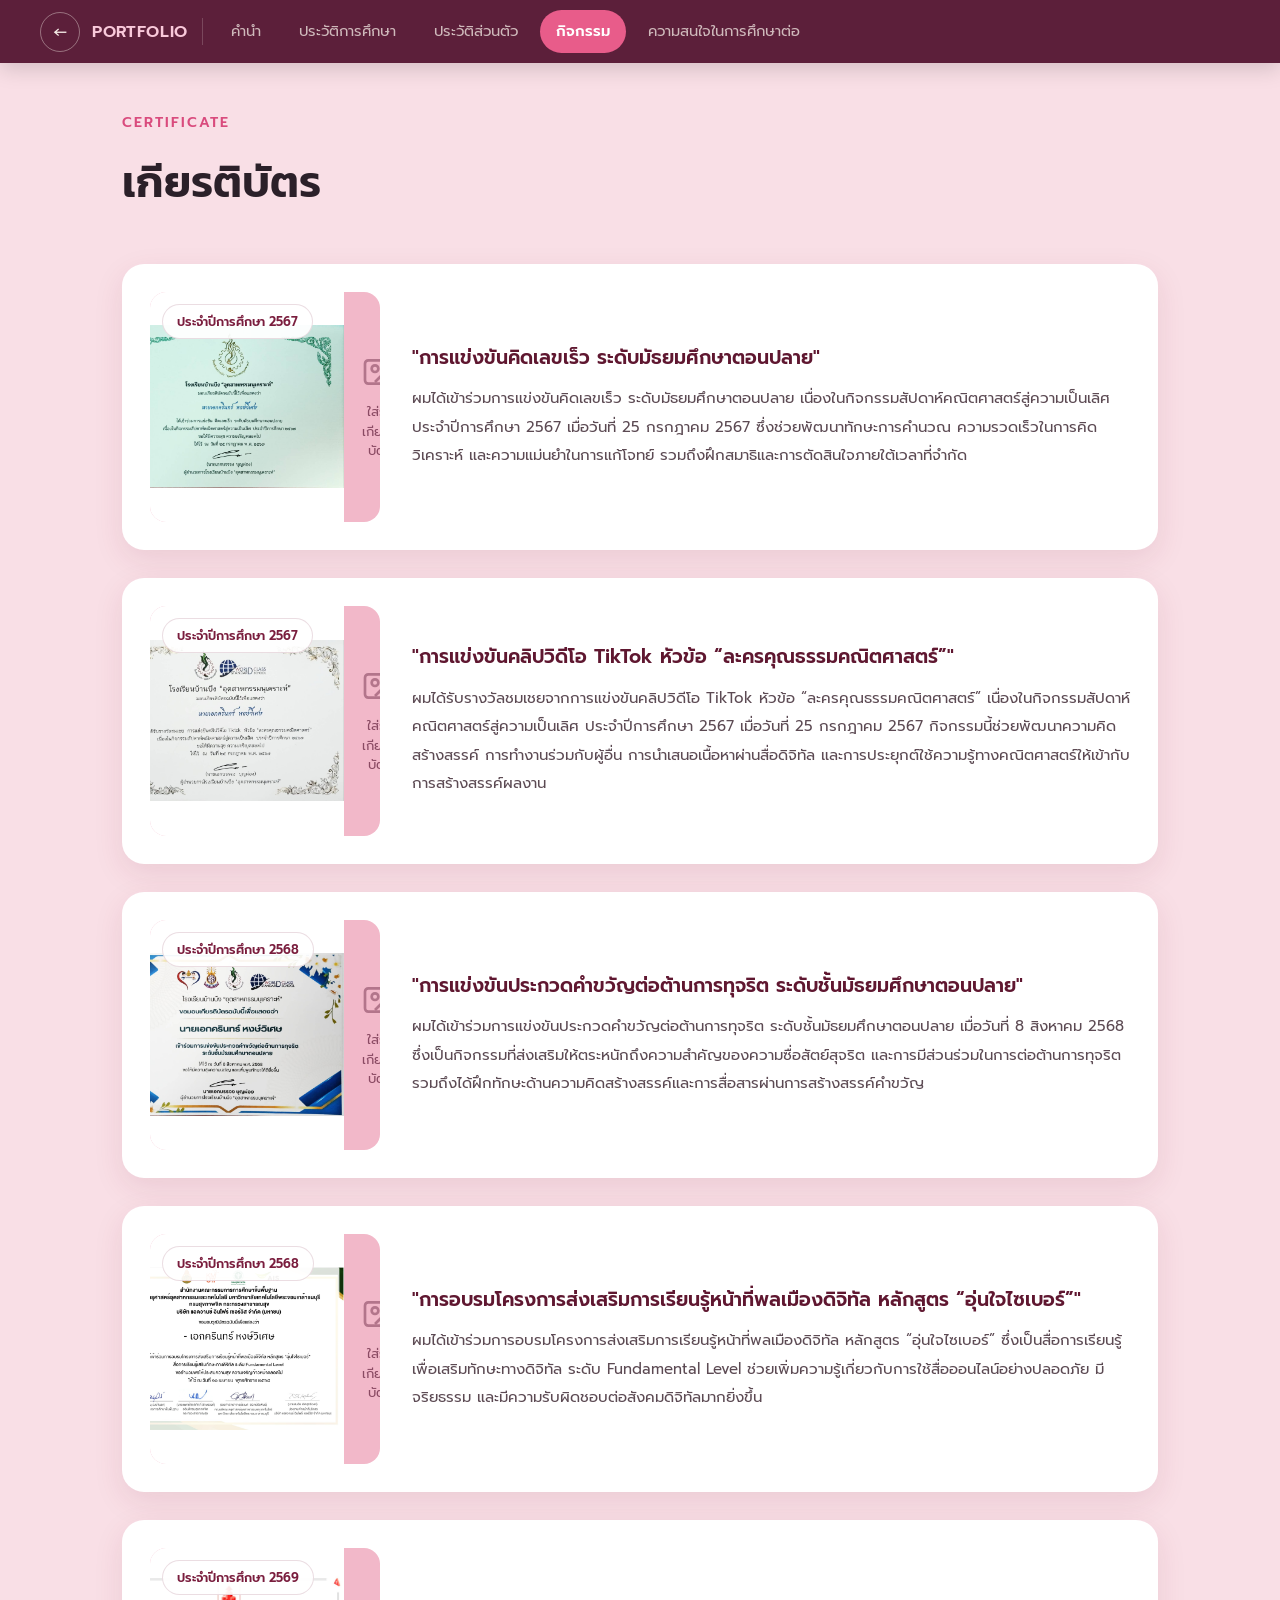
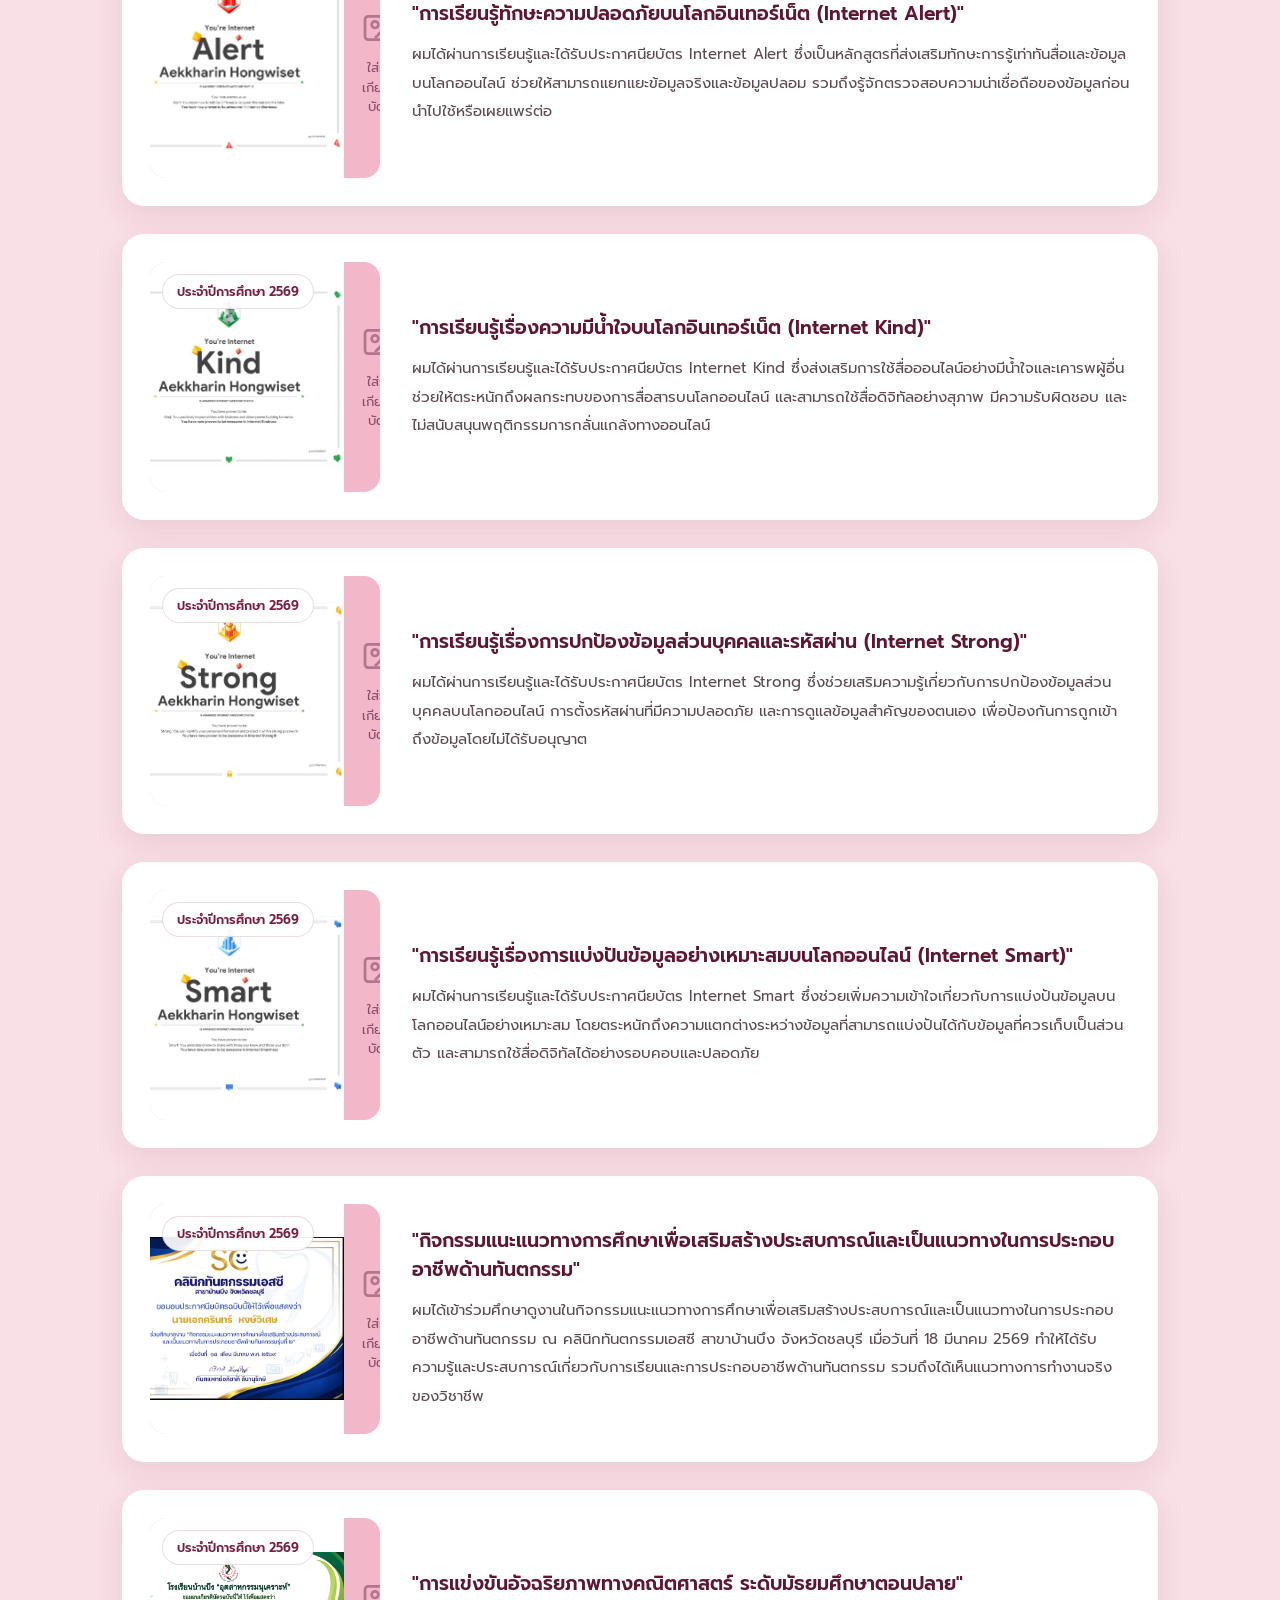
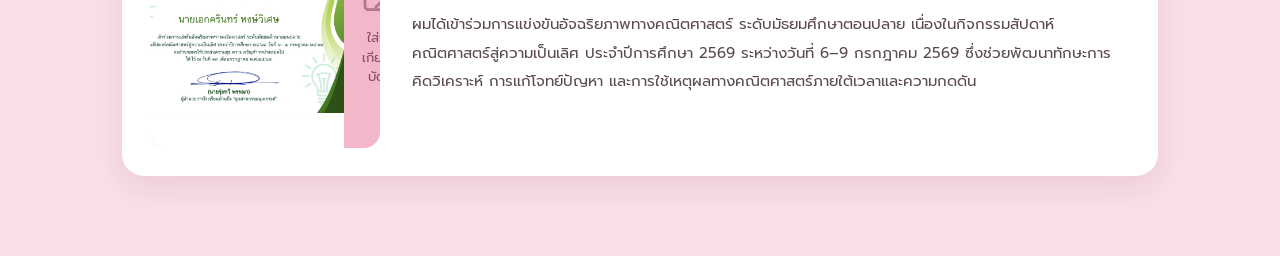
==== commit 85d0bd8d: "Update activity.html" ====
--- a/activity.html
+++ b/activity.html
@@ -84,7 +84,8 @@
   .cert-photo img{
     width:100%;
     height:100%;
-    object-fit:cover;
+    object-fit:contain;
+    background:#ffffff;
     display:block;
   }
   .cert-photo .placeholder{
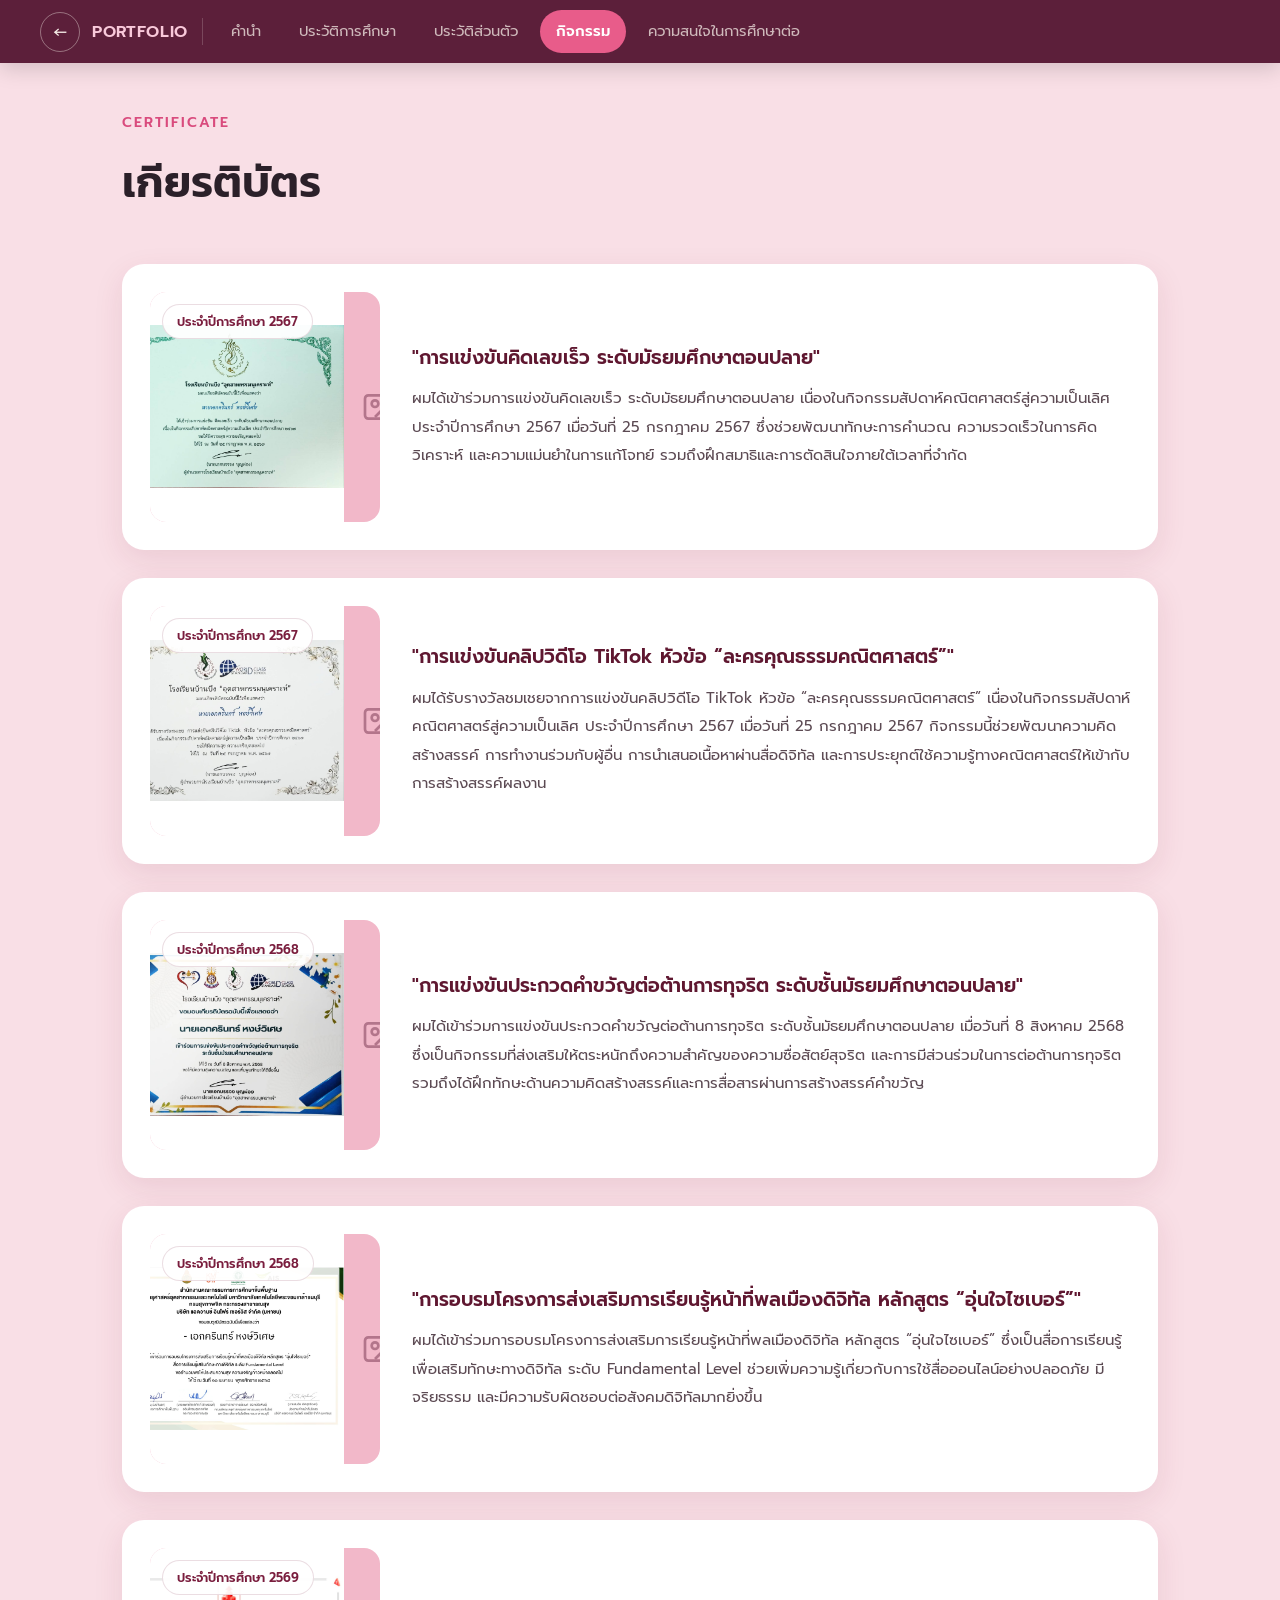
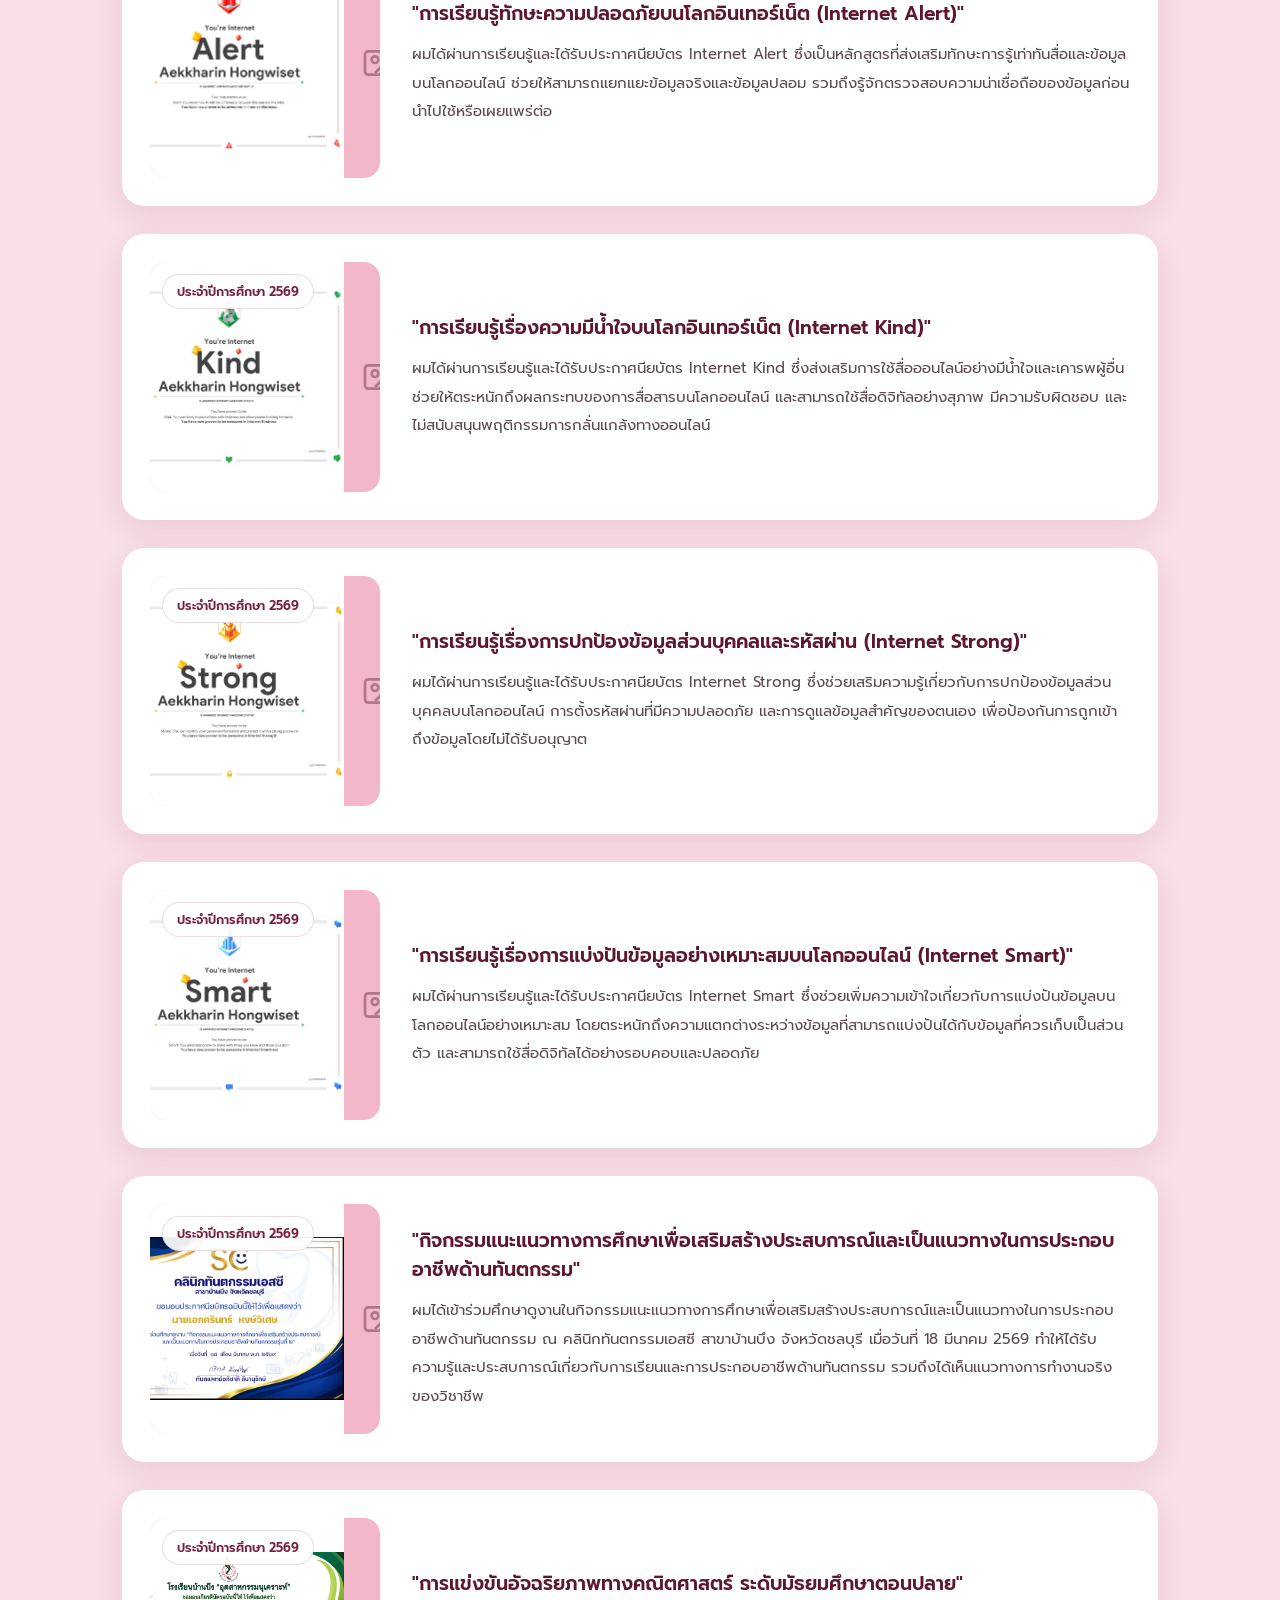
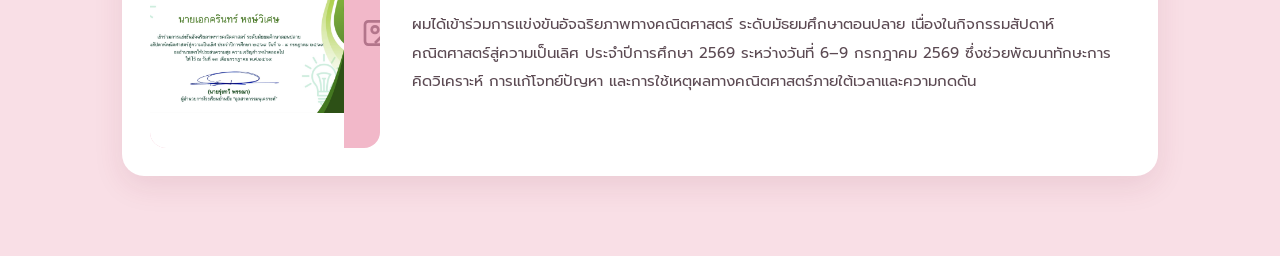
==== commit 287858b1: "Update activity.html" ====
--- a/activity.html
+++ b/activity.html
@@ -176,8 +176,7 @@
              onerror="this.style.display='none'">
         <div class="placeholder">
           <svg width="40" height="40" viewBox="0 0 24 24" fill="none" stroke="currentColor" stroke-width="1.6"><rect x="3" y="5" width="18" height="14" rx="2"/><circle cx="9" cy="10" r="2"/><path d="M21 17l-5.5-5.5L9 18"/></svg>
-          <span>ใส่รูปเกียรติบัตร</span>
-        </div>
+                 </div>
         <span class="year-tag">ประจำปีการศึกษา 2567</span>
       </div>
       <div class="cert-body">
@@ -193,8 +192,7 @@
              onerror="this.style.display='none'">
         <div class="placeholder">
           <svg width="40" height="40" viewBox="0 0 24 24" fill="none" stroke="currentColor" stroke-width="1.6"><rect x="3" y="5" width="18" height="14" rx="2"/><circle cx="9" cy="10" r="2"/><path d="M21 17l-5.5-5.5L9 18"/></svg>
-          <span>ใส่รูปเกียรติบัตร</span>
-        </div>
+                 </div>
         <span class="year-tag">ประจำปีการศึกษา 2567</span>
       </div>
       <div class="cert-body">
@@ -210,8 +208,7 @@
              onerror="this.style.display='none'">
         <div class="placeholder">
           <svg width="40" height="40" viewBox="0 0 24 24" fill="none" stroke="currentColor" stroke-width="1.6"><rect x="3" y="5" width="18" height="14" rx="2"/><circle cx="9" cy="10" r="2"/><path d="M21 17l-5.5-5.5L9 18"/></svg>
-          <span>ใส่รูปเกียรติบัตร</span>
-        </div>
+               </div>
         <span class="year-tag">ประจำปีการศึกษา 2568</span>
       </div>
       <div class="cert-body">
@@ -227,8 +224,7 @@
              onerror="this.style.display='none'">
         <div class="placeholder">
           <svg width="40" height="40" viewBox="0 0 24 24" fill="none" stroke="currentColor" stroke-width="1.6"><rect x="3" y="5" width="18" height="14" rx="2"/><circle cx="9" cy="10" r="2"/><path d="M21 17l-5.5-5.5L9 18"/></svg>
-          <span>ใส่รูปเกียรติบัตร</span>
-        </div>
+               </div>
         <span class="year-tag">ประจำปีการศึกษา 2568</span>
       </div>
       <div class="cert-body">
@@ -244,8 +240,7 @@
              onerror="this.style.display='none'">
         <div class="placeholder">
           <svg width="40" height="40" viewBox="0 0 24 24" fill="none" stroke="currentColor" stroke-width="1.6"><rect x="3" y="5" width="18" height="14" rx="2"/><circle cx="9" cy="10" r="2"/><path d="M21 17l-5.5-5.5L9 18"/></svg>
-          <span>ใส่รูปเกียรติบัตร</span>
-        </div>
+                 </div>
         <span class="year-tag">ประจำปีการศึกษา 2569</span>
       </div>
       <div class="cert-body">
@@ -261,8 +256,7 @@
              onerror="this.style.display='none'">
         <div class="placeholder">
           <svg width="40" height="40" viewBox="0 0 24 24" fill="none" stroke="currentColor" stroke-width="1.6"><rect x="3" y="5" width="18" height="14" rx="2"/><circle cx="9" cy="10" r="2"/><path d="M21 17l-5.5-5.5L9 18"/></svg>
-          <span>ใส่รูปเกียรติบัตร</span>
-        </div>
+                 </div>
         <span class="year-tag">ประจำปีการศึกษา 2569</span>
       </div>
       <div class="cert-body">
@@ -278,8 +272,7 @@
              onerror="this.style.display='none'">
         <div class="placeholder">
           <svg width="40" height="40" viewBox="0 0 24 24" fill="none" stroke="currentColor" stroke-width="1.6"><rect x="3" y="5" width="18" height="14" rx="2"/><circle cx="9" cy="10" r="2"/><path d="M21 17l-5.5-5.5L9 18"/></svg>
-          <span>ใส่รูปเกียรติบัตร</span>
-        </div>
+                  </div>
         <span class="year-tag">ประจำปีการศึกษา 2569</span>
       </div>
       <div class="cert-body">
@@ -295,8 +288,7 @@
              onerror="this.style.display='none'">
         <div class="placeholder">
           <svg width="40" height="40" viewBox="0 0 24 24" fill="none" stroke="currentColor" stroke-width="1.6"><rect x="3" y="5" width="18" height="14" rx="2"/><circle cx="9" cy="10" r="2"/><path d="M21 17l-5.5-5.5L9 18"/></svg>
-          <span>ใส่รูปเกียรติบัตร</span>
-        </div>
+                  </div>
         <span class="year-tag">ประจำปีการศึกษา 2569</span>
       </div>
       <div class="cert-body">
@@ -312,7 +304,7 @@
              onerror="this.style.display='none'">
         <div class="placeholder">
           <svg width="40" height="40" viewBox="0 0 24 24" fill="none" stroke="currentColor" stroke-width="1.6"><rect x="3" y="5" width="18" height="14" rx="2"/><circle cx="9" cy="10" r="2"/><path d="M21 17l-5.5-5.5L9 18"/></svg>
-          <span>ใส่รูปเกียรติบัตร</span>
+    
         </div>
         <span class="year-tag">ประจำปีการศึกษา 2569</span>
       </div>
@@ -329,7 +321,7 @@
              onerror="this.style.display='none'">
         <div class="placeholder">
           <svg width="40" height="40" viewBox="0 0 24 24" fill="none" stroke="currentColor" stroke-width="1.6"><rect x="3" y="5" width="18" height="14" rx="2"/><circle cx="9" cy="10" r="2"/><path d="M21 17l-5.5-5.5L9 18"/></svg>
-          <span>ใส่รูปเกียรติบัตร</span>
+          
         </div>
         <span class="year-tag">ประจำปีการศึกษา 2569</span>
       </div>
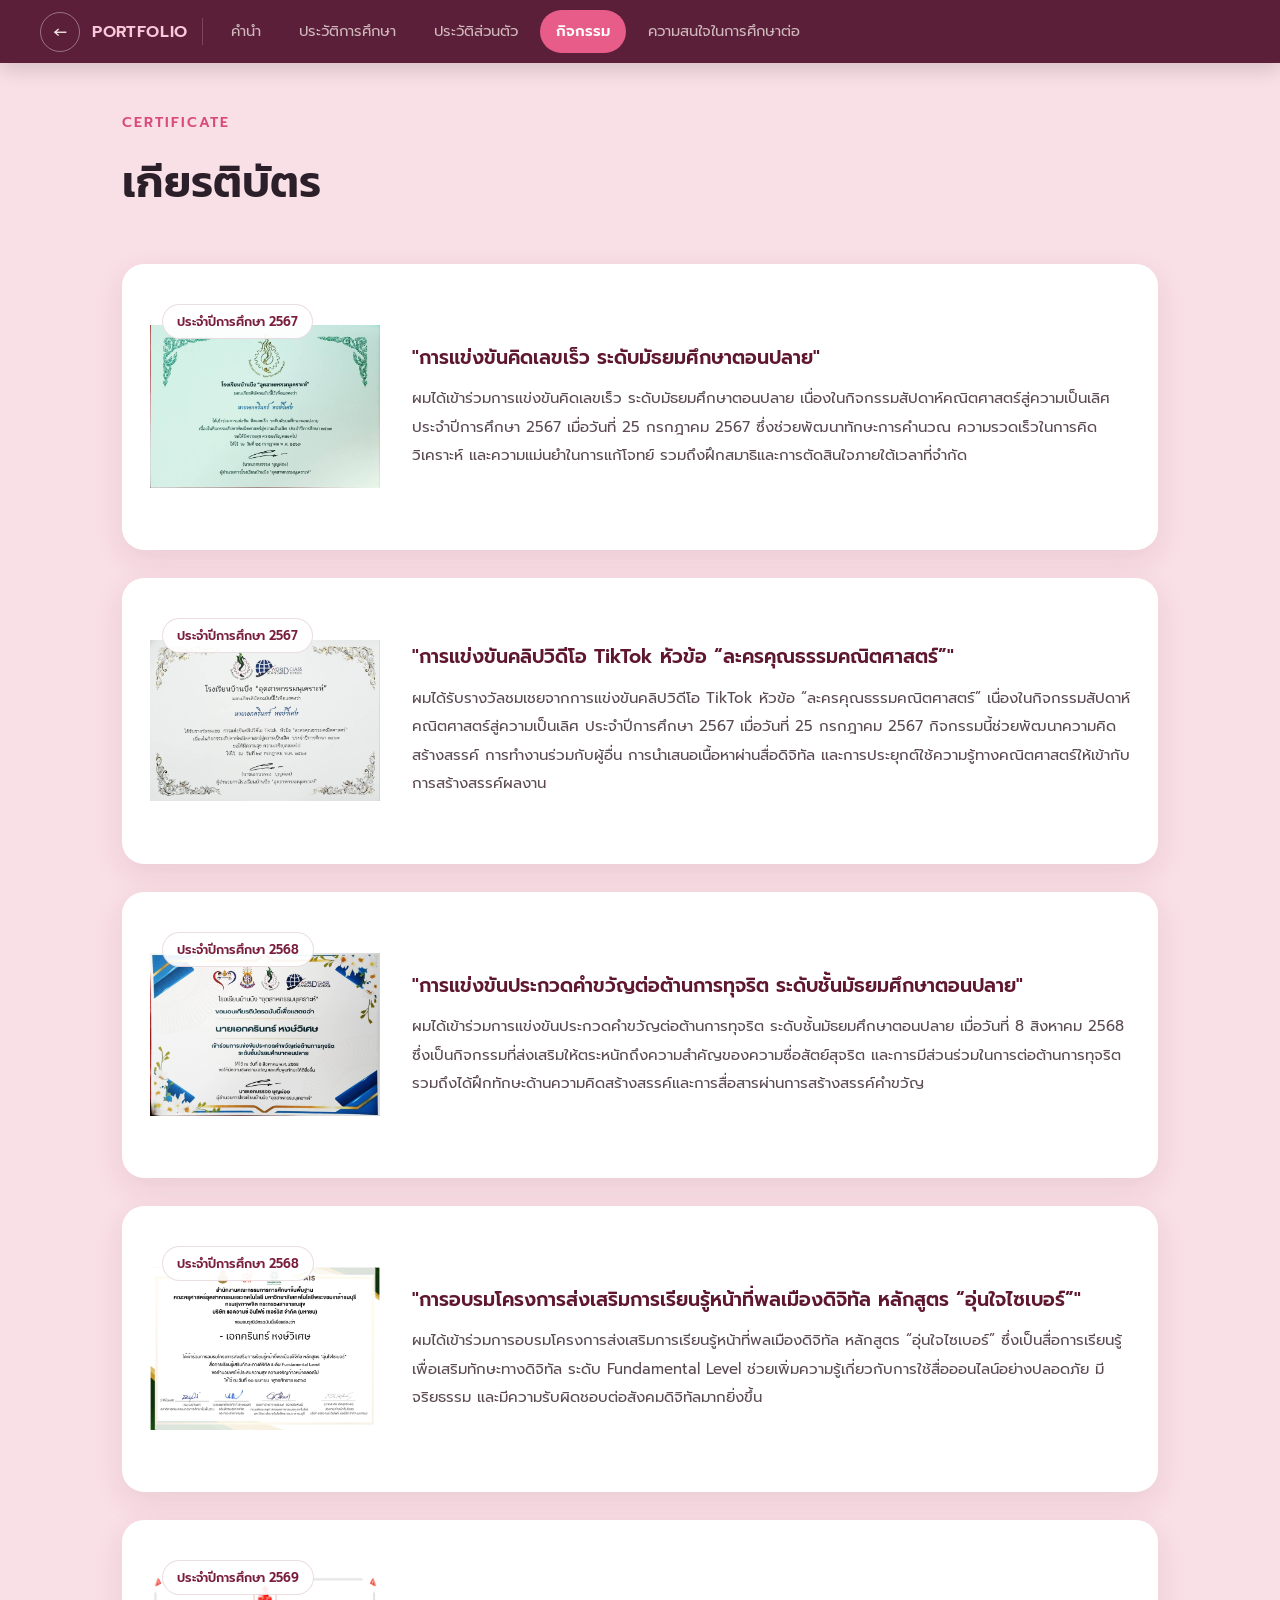
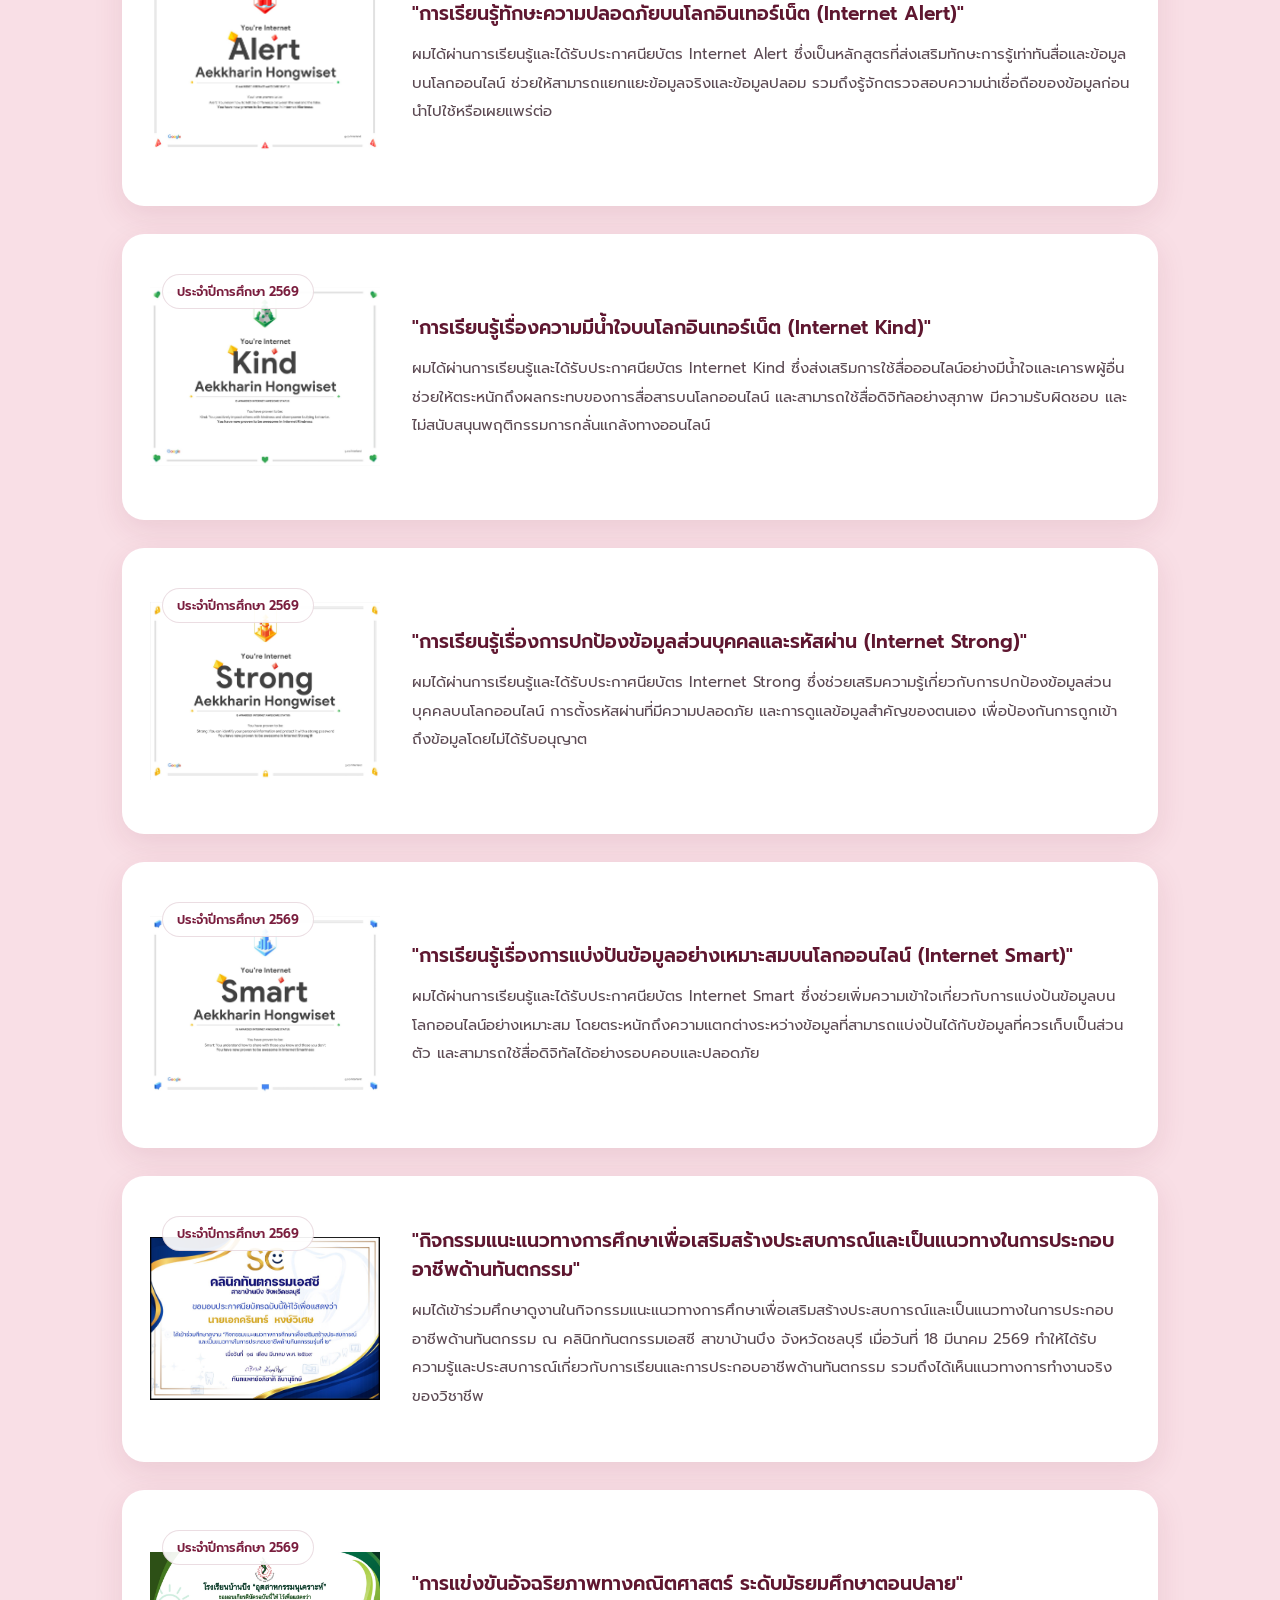
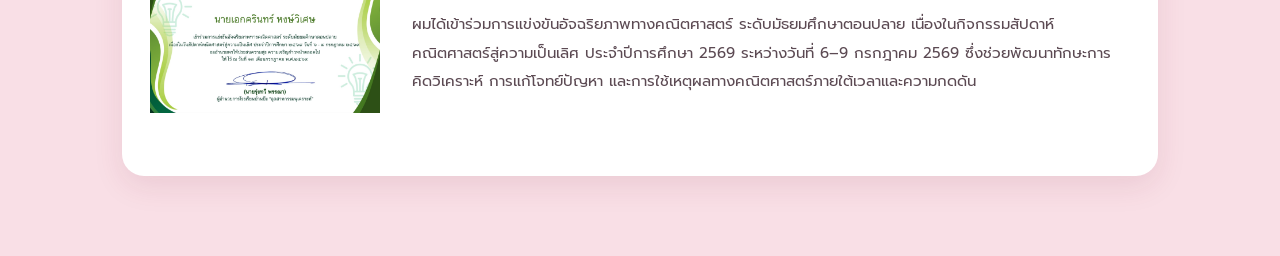
==== commit 209dc22b: "Update activity.html" ====
--- a/activity.html
+++ b/activity.html
@@ -71,9 +71,10 @@
     gap:32px;
   }
 
+  /* ---------- Photo box: only the image, shown in full ---------- */
   .cert-photo{
     position:relative;
-    background:var(--pink-photo);
+    background:#ffffff;
     border-radius:16px;
     min-height:230px;
     overflow:hidden;
@@ -85,22 +86,8 @@
     width:100%;
     height:100%;
     object-fit:contain;
-    background:#ffffff;
     display:block;
   }
-  .cert-photo .placeholder{
-    display:none;
-    flex-direction:column;
-    align-items:center;
-    justify-content:center;
-    gap:10px;
-    color:#8a4a63;
-    text-align:center;
-    padding:16px;
-  }
-  .cert-photo.no-image .placeholder{ display:flex; }
-  .cert-photo .placeholder svg{ opacity:.6; }
-  .cert-photo .placeholder span{ font-size:13px; line-height:1.5; }
 
   .year-tag{
     position:absolute;
@@ -171,12 +158,8 @@
 
     <!-- 1 -->
     <article class="cert-card">
-      <div class="cert-photo no-image">
-        <img src="images/cert-01.jpg" alt="เกียรติบัตรการแข่งขันคิดเลขเร็ว"
-             onerror="this.style.display='none'">
-        <div class="placeholder">
-          <svg width="40" height="40" viewBox="0 0 24 24" fill="none" stroke="currentColor" stroke-width="1.6"><rect x="3" y="5" width="18" height="14" rx="2"/><circle cx="9" cy="10" r="2"/><path d="M21 17l-5.5-5.5L9 18"/></svg>
-                 </div>
+      <div class="cert-photo">
+        <img src="images/cert-01.jpg" alt="เกียรติบัตรการแข่งขันคิดเลขเร็ว">
         <span class="year-tag">ประจำปีการศึกษา 2567</span>
       </div>
       <div class="cert-body">
@@ -187,12 +170,8 @@
 
     <!-- 2 -->
     <article class="cert-card">
-      <div class="cert-photo no-image">
-        <img src="images/cert-02.jpg" alt="เกียรติบัตรการแข่งขันคลิปวิดีโอ TikTok"
-             onerror="this.style.display='none'">
-        <div class="placeholder">
-          <svg width="40" height="40" viewBox="0 0 24 24" fill="none" stroke="currentColor" stroke-width="1.6"><rect x="3" y="5" width="18" height="14" rx="2"/><circle cx="9" cy="10" r="2"/><path d="M21 17l-5.5-5.5L9 18"/></svg>
-                 </div>
+      <div class="cert-photo">
+        <img src="images/cert-02.jpg" alt="เกียรติบัตรการแข่งขันคลิปวิดีโอ TikTok">
         <span class="year-tag">ประจำปีการศึกษา 2567</span>
       </div>
       <div class="cert-body">
@@ -203,12 +182,8 @@
 
     <!-- 3 -->
     <article class="cert-card">
-      <div class="cert-photo no-image">
-        <img src="images/cert-03.jpg" alt="เกียรติบัตรการประกวดคำขวัญต่อต้านการทุจริต"
-             onerror="this.style.display='none'">
-        <div class="placeholder">
-          <svg width="40" height="40" viewBox="0 0 24 24" fill="none" stroke="currentColor" stroke-width="1.6"><rect x="3" y="5" width="18" height="14" rx="2"/><circle cx="9" cy="10" r="2"/><path d="M21 17l-5.5-5.5L9 18"/></svg>
-               </div>
+      <div class="cert-photo">
+        <img src="images/cert-03.jpg" alt="เกียรติบัตรการประกวดคำขวัญต่อต้านการทุจริต">
         <span class="year-tag">ประจำปีการศึกษา 2568</span>
       </div>
       <div class="cert-body">
@@ -219,12 +194,8 @@
 
     <!-- 4 -->
     <article class="cert-card">
-      <div class="cert-photo no-image">
-        <img src="images/cert-04.jpg" alt="เกียรติบัตรอุ่นใจไซเบอร์"
-             onerror="this.style.display='none'">
-        <div class="placeholder">
-          <svg width="40" height="40" viewBox="0 0 24 24" fill="none" stroke="currentColor" stroke-width="1.6"><rect x="3" y="5" width="18" height="14" rx="2"/><circle cx="9" cy="10" r="2"/><path d="M21 17l-5.5-5.5L9 18"/></svg>
-               </div>
+      <div class="cert-photo">
+        <img src="images/cert-04.jpg" alt="เกียรติบัตรอุ่นใจไซเบอร์">
         <span class="year-tag">ประจำปีการศึกษา 2568</span>
       </div>
       <div class="cert-body">
@@ -235,12 +206,8 @@
 
     <!-- 5 -->
     <article class="cert-card">
-      <div class="cert-photo no-image">
-        <img src="images/cert-05.jpg" alt="เกียรติบัตร Internet Alert"
-             onerror="this.style.display='none'">
-        <div class="placeholder">
-          <svg width="40" height="40" viewBox="0 0 24 24" fill="none" stroke="currentColor" stroke-width="1.6"><rect x="3" y="5" width="18" height="14" rx="2"/><circle cx="9" cy="10" r="2"/><path d="M21 17l-5.5-5.5L9 18"/></svg>
-                 </div>
+      <div class="cert-photo">
+        <img src="images/cert-05.jpg" alt="เกียรติบัตร Internet Alert">
         <span class="year-tag">ประจำปีการศึกษา 2569</span>
       </div>
       <div class="cert-body">
@@ -251,12 +218,8 @@
 
     <!-- 6 -->
     <article class="cert-card">
-      <div class="cert-photo no-image">
-        <img src="images/cert-06.jpg" alt="เกียรติบัตร Internet Kind"
-             onerror="this.style.display='none'">
-        <div class="placeholder">
-          <svg width="40" height="40" viewBox="0 0 24 24" fill="none" stroke="currentColor" stroke-width="1.6"><rect x="3" y="5" width="18" height="14" rx="2"/><circle cx="9" cy="10" r="2"/><path d="M21 17l-5.5-5.5L9 18"/></svg>
-                 </div>
+      <div class="cert-photo">
+        <img src="images/cert-06.jpg" alt="เกียรติบัตร Internet Kind">
         <span class="year-tag">ประจำปีการศึกษา 2569</span>
       </div>
       <div class="cert-body">
@@ -267,12 +230,8 @@
 
     <!-- 7 -->
     <article class="cert-card">
-      <div class="cert-photo no-image">
-        <img src="images/cert-07.jpg" alt="เกียรติบัตร Internet Strong"
-             onerror="this.style.display='none'">
-        <div class="placeholder">
-          <svg width="40" height="40" viewBox="0 0 24 24" fill="none" stroke="currentColor" stroke-width="1.6"><rect x="3" y="5" width="18" height="14" rx="2"/><circle cx="9" cy="10" r="2"/><path d="M21 17l-5.5-5.5L9 18"/></svg>
-                  </div>
+      <div class="cert-photo">
+        <img src="images/cert-07.jpg" alt="เกียรติบัตร Internet Strong">
         <span class="year-tag">ประจำปีการศึกษา 2569</span>
       </div>
       <div class="cert-body">
@@ -283,12 +242,8 @@
 
     <!-- 8 -->
     <article class="cert-card">
-      <div class="cert-photo no-image">
-        <img src="images/cert-08.jpg" alt="เกียรติบัตร Internet Smart"
-             onerror="this.style.display='none'">
-        <div class="placeholder">
-          <svg width="40" height="40" viewBox="0 0 24 24" fill="none" stroke="currentColor" stroke-width="1.6"><rect x="3" y="5" width="18" height="14" rx="2"/><circle cx="9" cy="10" r="2"/><path d="M21 17l-5.5-5.5L9 18"/></svg>
-                  </div>
+      <div class="cert-photo">
+        <img src="images/cert-08.jpg" alt="เกียรติบัตร Internet Smart">
         <span class="year-tag">ประจำปีการศึกษา 2569</span>
       </div>
       <div class="cert-body">
@@ -299,13 +254,8 @@
 
     <!-- 9 -->
     <article class="cert-card">
-      <div class="cert-photo no-image">
-        <img src="images/cert-09.jpg" alt="เกียรติบัตรกิจกรรมแนะแนวทันตกรรม"
-             onerror="this.style.display='none'">
-        <div class="placeholder">
-          <svg width="40" height="40" viewBox="0 0 24 24" fill="none" stroke="currentColor" stroke-width="1.6"><rect x="3" y="5" width="18" height="14" rx="2"/><circle cx="9" cy="10" r="2"/><path d="M21 17l-5.5-5.5L9 18"/></svg>
-    
-        </div>
+      <div class="cert-photo">
+        <img src="images/cert-09.jpg" alt="เกียรติบัตรกิจกรรมแนะแนวทันตกรรม">
         <span class="year-tag">ประจำปีการศึกษา 2569</span>
       </div>
       <div class="cert-body">
@@ -316,13 +266,8 @@
 
     <!-- 10 -->
     <article class="cert-card">
-      <div class="cert-photo no-image">
-        <img src="images/cert-10.jpg" alt="เกียรติบัตรการแข่งขันอัจฉริยภาพทางคณิตศาสตร์"
-             onerror="this.style.display='none'">
-        <div class="placeholder">
-          <svg width="40" height="40" viewBox="0 0 24 24" fill="none" stroke="currentColor" stroke-width="1.6"><rect x="3" y="5" width="18" height="14" rx="2"/><circle cx="9" cy="10" r="2"/><path d="M21 17l-5.5-5.5L9 18"/></svg>
-          
-        </div>
+      <div class="cert-photo">
+        <img src="images/cert-10.jpg" alt="เกียรติบัตรการแข่งขันอัจฉริยภาพทางคณิตศาสตร์">
         <span class="year-tag">ประจำปีการศึกษา 2569</span>
       </div>
       <div class="cert-body">
